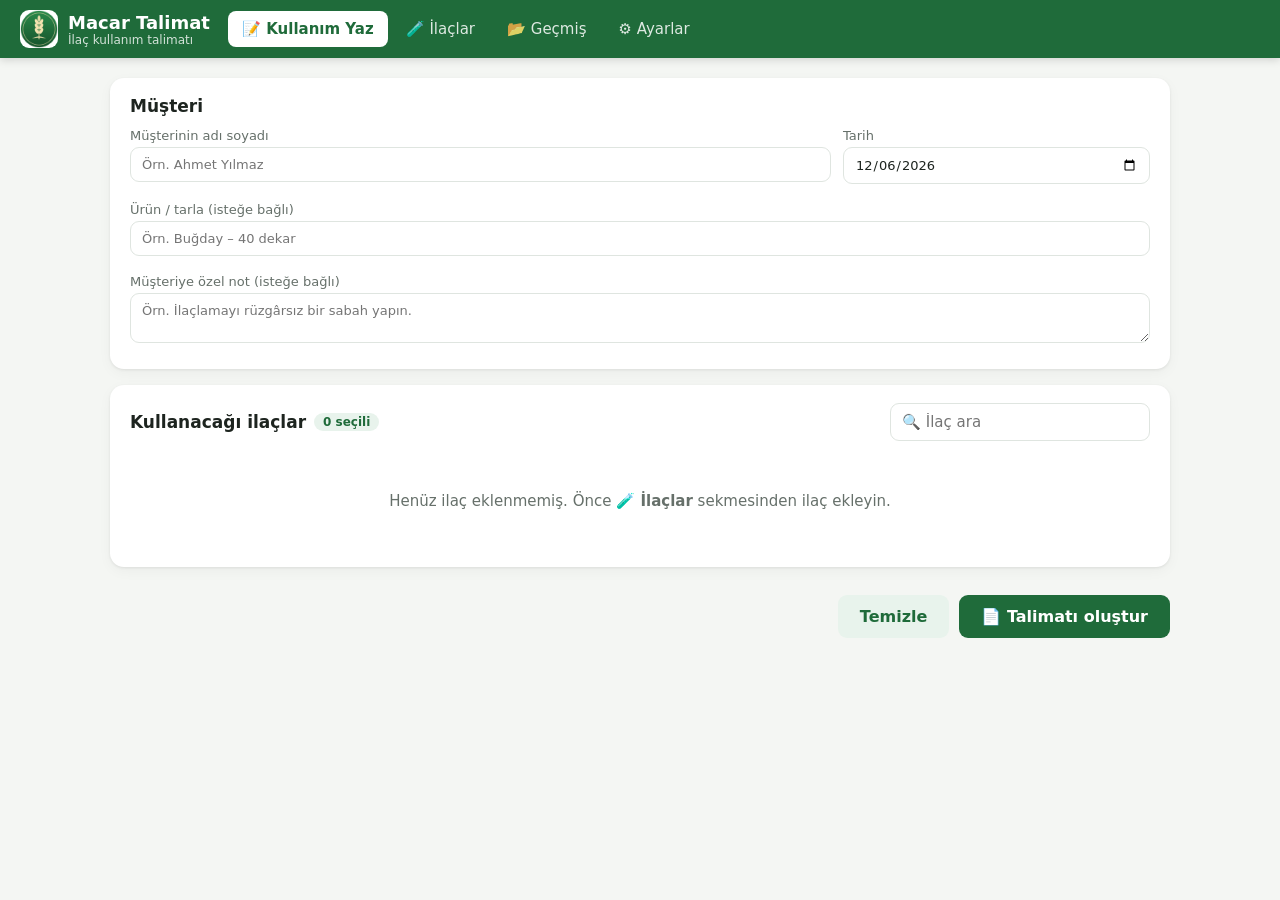
==== kullanim/index.html @ 5eca83ae "Programdaki 'reçete' ifadelerini kaldır: Macar Talimat 1.2.0 - Tüm ekran, basılı kağıt, dosya adı ve" ====
<!DOCTYPE html>
<html lang="tr">
<head>
<meta charset="utf-8">
<meta name="viewport" content="width=device-width, initial-scale=1">
<title>Macar Talimat</title>
<meta name="theme-color" content="#1f6b3a">
<link rel="manifest" href="manifest.webmanifest">
<link rel="icon" href="icons/icon-192.png">
<link rel="stylesheet" href="style.css">
</head>
<body>
<header class="ust no-print">
  <div class="marka">
    <img src="icons/icon-192.png" alt="" class="marka-ikon">
    <div>
      <div class="marka-ad">Macar Talimat</div>
      <div class="marka-alt">İlaç kullanım talimatı</div>
    </div>
  </div>
  <nav class="sekmeler" role="tablist">
    <button class="sekme aktif" data-sekme="kullanim">📝 Kullanım Yaz</button>
    <button class="sekme" data-sekme="ilaclar">🧪 İlaçlar</button>
    <button class="sekme" data-sekme="gecmis">📂 Geçmiş</button>
    <button class="sekme" data-sekme="ayarlar">⚙️ Ayarlar</button>
  </nav>
  <button id="kurBtn" class="btn ince gizli">⬇ Uygulama olarak yükle</button>
</header>

<div id="guncelBant" class="bant gizli no-print">
  Yeni güncelleme hazır. <button id="guncelBtn" class="btn kucuk">Şimdi yenile</button>
</div>

<main class="no-print">
  <!-- KULLANIM YAZ -->
  <section id="s-kullanim" class="sayfa aktif">
    <div class="kart">
      <h2>Müşteri</h2>
      <div class="satir">
        <label class="alan genis">Müşterinin adı soyadı
          <input id="mAd" list="musteriListe" autocomplete="off" placeholder="Örn. Ahmet Yılmaz">
          <datalist id="musteriListe"></datalist>
        </label>
        <label class="alan">Tarih
          <input id="mTarih" type="date">
        </label>
      </div>
      <div class="satir">
        <label class="alan genis">Ürün / tarla (isteğe bağlı)
          <input id="mUrun" placeholder="Örn. Buğday – 40 dekar">
        </label>
      </div>
      <label class="alan">Müşteriye özel not (isteğe bağlı)
        <textarea id="mNot" rows="2" placeholder="Örn. İlaçlamayı rüzgârsız bir sabah yapın."></textarea>
      </label>
    </div>

    <div class="kart">
      <div class="kart-bas">
        <h2>Kullanacağı ilaçlar <span id="seciliSayi" class="rozet">0 seçili</span></h2>
        <input id="rAra" class="ara" type="search" placeholder="🔍 İlaç ara">
      </div>
      <div id="secimListe" class="secim-liste"></div>
      <p id="secimBos" class="bos gizli">Henüz ilaç eklenmemiş. Önce <b>🧪 İlaçlar</b> sekmesinden ilaç ekleyin.</p>
    </div>

    <div class="alt-cubuk">
      <button id="temizleBtn" class="btn ikincil">Temizle</button>
      <button id="olusturBtn" class="btn ana">📄 Talimatı oluştur</button>
    </div>
  </section>

  <!-- İLAÇLAR -->
  <section id="s-ilaclar" class="sayfa">
    <div class="kart">
      <div class="kart-bas">
        <h2>İlaç listesi <span id="ilacSayi" class="rozet">0</span></h2>
        <div class="sag">
          <input id="iAra" class="ara" type="search" placeholder="🔍 Ara">
          <button id="yeniIlacBtn" class="btn ana">+ Yeni ilaç</button>
        </div>
      </div>
      <div id="ilacListe" class="ilac-liste"></div>
      <p id="ilacBos" class="bos gizli">Liste boş. <b>+ Yeni ilaç</b> ile ilk ilacı ekleyin.</p>
    </div>
  </section>

  <!-- GEÇMİŞ -->
  <section id="s-gecmis" class="sayfa">
    <div class="kart">
      <div class="kart-bas">
        <h2>Basılan talimatlar <span id="gecmisSayi" class="rozet">0</span></h2>
        <input id="gAra" class="ara" type="search" placeholder="🔍 Müşteri ara">
      </div>
      <div id="gecmisListe"></div>
      <p id="gecmisBos" class="bos gizli">Henüz talimat oluşturulmadı.</p>
    </div>
  </section>

  <!-- AYARLAR -->
  <section id="s-ayarlar" class="sayfa">
    <div class="kart">
      <h2>Talimat başlığı</h2>
      <div class="satir">
        <label class="alan genis">Dükkan adı <input id="aDukkan"></label>
      </div>
      <div class="satir">
        <label class="alan genis">Adres <input id="aAdres"></label>
      </div>
      <div class="satir">
        <label class="alan">Telefon <input id="aTel"></label>
        <label class="alan">Yetkili / imza <input id="aYetkili"></label>
      </div>
      <div class="satir logo-satir">
        <div class="logo-onizle"><img id="aLogoImg" alt="Logo"></div>
        <div>
          <label class="btn ikincil dosya-btn">Logo seç<input id="aLogo" type="file" accept="image/*" hidden></label>
          <button id="aLogoSil" class="btn ince">Varsayılan logo</button>
        </div>
      </div>
      <label class="alan">Dikkat / uyarılar (her talimatta sabit çıkar, her satır bir madde)
        <textarea id="aUyari" rows="8"></textarea>
      </label>
      <button id="ayarKaydet" class="btn ana">Kaydet</button>
    </div>

    <div class="kart">
      <h2>Yedekleme</h2>
      <p class="aciklama">İlaçlar ve geçmiş talimatlar bu bilgisayarda saklanır. Arada bir yedek alıp USB'ye ya da WhatsApp'a atın; bilgisayar değişirse yedekten geri yüklersiniz.</p>
      <div class="satir">
        <button id="yedekAl" class="btn ana">💾 Yedek al</button>
        <label class="btn ikincil dosya-btn">📥 Yedekten yükle<input id="yedekYukle" type="file" accept=".json,application/json" hidden></label>
      </div>
      <p id="sonYedek" class="aciklama"></p>
    </div>

    <div class="kart">
      <h2>Program hakkında</h2>
      <p class="aciklama">Sürüm <b id="surum"></b>. Program internete bağlanınca güncellemeleri kendiliğinden alır; internet yokken de çalışır.</p>
    </div>
  </section>
</main>

<!-- İLAÇ DÜZENLE PENCERESİ -->
<dialog id="ilacPencere" class="pencere no-print">
  <form id="ilacForm" method="dialog">
    <h2 id="ilacBaslik">Yeni ilaç</h2>
    <label class="alan">İlacın adı *<input id="fAd" required placeholder="Örn. Opera Max"></label>
    <label class="alan">Nasıl kullanılır (her satır talimatta ayrı madde olur)
      <textarea id="fNasil" rows="9" placeholder="Örn:&#10;Dekara 100 ml kullanın.&#10;Depoyu yarıya kadar suyla doldurun, ilacı ekleyip karıştırın.&#10;Sabah erken ya da akşamüstü uygulayın."></textarea>
    </label>
    <p class="aciklama">Uyarılar her talimatın altında sabit çıkar; onları <b>Ayarlar</b>'dan değiştirebilirsiniz. <a href="https://bku.tarimorman.gov.tr/Arama/Index" target="_blank" rel="noopener">BKÜ'de kontrol et ↗</a></p>
    <div class="pencere-alt">
      <button type="button" id="ilacSil" class="btn tehlike gizli">Sil</button>
      <span class="bosluk"></span>
      <button type="button" id="ilacVazgec" class="btn ikincil">Vazgeç</button>
      <button type="submit" id="ilacKaydet" class="btn ana">Kaydet</button>
    </div>
  </form>
</dialog>

<!-- ÖNİZLEME -->
<div id="onizleme" class="onizleme gizli">
  <div class="onizleme-cubuk no-print">
    <button id="onizKapat" class="btn ikincil">← Geri</button>
    <span class="onizleme-yazi">Yazıcı penceresinde yazıcıyı seçin ya da <b>PDF olarak kaydet</b>'i seçin.</span>
    <button id="yazdirBtn" class="btn ana">🖨️ Yazdır / PDF</button>
  </div>
  <div id="kagit" class="kagit"></div>
</div>

<div id="bildirim" class="bildirim no-print"></div>

<script src="app.js"></script>
</body>
</html>
---- kullanim/style.css ----
:root {
  --yesil: #1f6b3a;
  --yesil-koyu: #154d29;
  --yesil-acik: #e8f3ec;
  --altin: #b8892b;
  --zemin: #f4f6f3;
  --kart: #ffffff;
  --yazi: #1d241f;
  --soluk: #66706a;
  --cizgi: #dfe5e0;
  --kirmizi: #b3261e;
  --golge: 0 1px 3px rgba(0,0,0,.08), 0 4px 14px rgba(0,0,0,.04);
}
* { box-sizing: border-box; }
html, body { margin: 0; }
body {
  font-family: "Segoe UI", system-ui, -apple-system, Roboto, Arial, sans-serif;
  background: var(--zemin); color: var(--yazi); font-size: 15px;
}
.gizli { display: none !important; }

/* Üst bar */
.ust {
  position: sticky; top: 0; z-index: 10;
  display: flex; align-items: center; gap: 18px; flex-wrap: wrap;
  padding: 10px 20px; background: var(--yesil); color: #fff;
  box-shadow: 0 2px 8px rgba(0,0,0,.15);
}
.marka { display: flex; align-items: center; gap: 10px; }
.marka-ikon { width: 38px; height: 38px; border-radius: 9px; background: #fff; }
.marka-ad { font-weight: 700; font-size: 18px; }
.marka-alt { font-size: 12px; opacity: .8; }
.sekmeler { display: flex; gap: 4px; flex: 1; flex-wrap: wrap; }
.sekme {
  background: transparent; color: #fff; border: 0; padding: 9px 14px;
  border-radius: 8px; font: inherit; cursor: pointer; opacity: .85;
}
.sekme:hover { background: rgba(255,255,255,.12); opacity: 1; }
.sekme.aktif { background: #fff; color: var(--yesil); font-weight: 600; opacity: 1; }

.bant {
  background: #fff6dc; border-bottom: 1px solid #ecd796; padding: 8px 20px;
  display: flex; gap: 12px; align-items: center; justify-content: center;
}

main { max-width: 1100px; margin: 0 auto; padding: 20px; }
.sayfa { display: none; }
.sayfa.aktif { display: block; }

.kart {
  background: var(--kart); border-radius: 14px; padding: 18px 20px;
  margin-bottom: 16px; box-shadow: var(--golge);
}
.kart h2 { margin: 0 0 12px; font-size: 17px; display: flex; align-items: center; gap: 8px; }
.kart-bas { display: flex; align-items: center; justify-content: space-between; gap: 12px; flex-wrap: wrap; margin-bottom: 12px; }
.kart-bas h2 { margin: 0; }
.sag { display: flex; gap: 8px; align-items: center; flex-wrap: wrap; }
.rozet { background: var(--yesil-acik); color: var(--yesil); font-size: 12px; padding: 2px 9px; border-radius: 99px; font-weight: 600; }

.satir { display: flex; gap: 12px; flex-wrap: wrap; margin-bottom: 10px; }
.alan { display: flex; flex-direction: column; gap: 4px; font-size: 13px; color: var(--soluk); flex: 1 1 160px; margin-bottom: 8px; }
.alan.genis { flex: 3 1 260px; }
input, select, textarea {
  font: inherit; color: var(--yazi); padding: 9px 11px; border: 1px solid var(--cizgi);
  border-radius: 9px; background: #fff; width: 100%;
}
textarea { resize: vertical; }
input:focus, select:focus, textarea:focus { outline: 2px solid var(--yesil); outline-offset: -1px; border-color: transparent; }
.ara { width: 260px; max-width: 100%; }
.aciklama { color: var(--soluk); font-size: 13px; margin: 6px 0 12px; }
.aciklama a { color: var(--yesil); }
.bos { color: var(--soluk); text-align: center; padding: 24px; }

.btn {
  font: inherit; border: 0; border-radius: 9px; padding: 9px 16px; cursor: pointer;
  display: inline-flex; align-items: center; gap: 6px; white-space: nowrap;
}
.btn.ana { background: var(--yesil); color: #fff; font-weight: 600; }
.btn.ana:hover { background: var(--yesil-koyu); }
.btn.ikincil { background: var(--yesil-acik); color: var(--yesil); font-weight: 600; }
.btn.ince { background: transparent; color: inherit; border: 1px solid currentColor; opacity: .85; }
.btn.tehlike { background: #fbe9e7; color: var(--kirmizi); font-weight: 600; }
.btn.kucuk { padding: 5px 12px; font-size: 13px; }
.ust .btn.ince { color: #fff; }
.dosya-btn { cursor: pointer; }

/* Seçim listesi */
.secim-liste { display: grid; grid-template-columns: repeat(auto-fill, minmax(250px, 1fr)); gap: 8px; }
.secim {
  display: flex; gap: 10px; align-items: flex-start; padding: 10px 12px;
  border: 1.5px solid var(--cizgi); border-radius: 10px; cursor: pointer; user-select: none;
}
.secim:hover { border-color: #b9cbbf; }
.secim input { width: 20px; height: 20px; margin: 1px 0 0; accent-color: var(--yesil); flex: none; }
.secim.secili { border-color: var(--yesil); background: var(--yesil-acik); }
.secim-ad { font-weight: 600; }
.secim-alt { font-size: 12px; color: var(--soluk); margin-top: 2px; }
.sira { display: none; background: var(--yesil); color: #fff; border-radius: 99px; font-size: 11px; padding: 1px 7px; margin-left: 4px; }
.secim.secili .sira { display: inline-block; }

.alt-cubuk {
  position: sticky; bottom: 0; display: flex; justify-content: flex-end; gap: 10px;
  padding: 12px 0; background: linear-gradient(transparent, var(--zemin) 35%);
}
.alt-cubuk .btn { padding: 12px 22px; font-size: 16px; }

/* İlaç listesi */
.ilac-liste { display: flex; flex-direction: column; gap: 6px; }
.ilac-satir {
  display: flex; align-items: center; gap: 12px; padding: 10px 12px; border: 1px solid var(--cizgi);
  border-radius: 10px; cursor: pointer;
}
.ilac-satir:hover { background: #fafcfa; border-color: #b9cbbf; }
.ilac-bilgi { flex: 1; min-width: 0; }
.ilac-ad { font-weight: 600; }
.ilac-alt { font-size: 12px; color: var(--soluk); overflow: hidden; text-overflow: ellipsis; white-space: nowrap; }
.tur { font-size: 11px; padding: 2px 8px; border-radius: 99px; background: #eef1ee; color: #46504a; white-space: nowrap; }
.eksik { font-size: 11px; color: #9a6a00; background: #fff6dc; padding: 2px 8px; border-radius: 99px; white-space: nowrap; }

/* Geçmiş */
.gecmis-satir { display: flex; align-items: center; gap: 12px; padding: 10px 4px; border-bottom: 1px solid var(--cizgi); }
.gecmis-satir:last-child { border-bottom: 0; }
.gecmis-bilgi { flex: 1; min-width: 0; }
.gecmis-ad { font-weight: 600; }
.gecmis-alt { font-size: 12px; color: var(--soluk); }

.logo-satir { align-items: center; }
.logo-onizle { width: 72px; height: 72px; border: 1px dashed var(--cizgi); border-radius: 10px; display: grid; place-items: center; overflow: hidden; }
.logo-onizle img { max-width: 100%; max-height: 100%; }

/* Pencere */
.pencere { border: 0; border-radius: 16px; padding: 0; width: min(760px, 94vw); box-shadow: 0 20px 60px rgba(0,0,0,.3); }
.pencere::backdrop { background: rgba(20,30,24,.45); }
.pencere form { padding: 20px 22px; max-height: 90vh; overflow: auto; }
.pencere h2 { margin: 0 0 14px; }
.pencere-alt { display: flex; gap: 8px; margin-top: 8px; }
.bosluk { flex: 1; }

.bildirim {
  position: fixed; left: 50%; bottom: 24px; transform: translate(-50%, 40px); opacity: 0;
  background: #1d241f; color: #fff; padding: 10px 18px; border-radius: 10px; transition: .25s; pointer-events: none; z-index: 50;
}
.bildirim.goster { opacity: 1; transform: translate(-50%, 0); }

/* Önizleme */
.onizleme { position: fixed; inset: 0; background: #5d6660; overflow: auto; z-index: 30; }
.onizleme-cubuk {
  position: sticky; top: 0; display: flex; align-items: center; gap: 12px; padding: 10px 16px;
  background: #2b322d; color: #fff; z-index: 2;
}
.onizleme-yazi { flex: 1; font-size: 13px; opacity: .85; }

/* ============ A4 KAĞIT ============ */
.kagit { padding: 24px 0 60px; }
.a4 {
  width: 210mm; min-height: 297mm; margin: 0 auto; background: #fff; color: #111;
  padding: 14mm 15mm 14mm; box-shadow: 0 4px 24px rgba(0,0,0,.35);
  font-size: 10.5pt; line-height: 1.4; display: flex; flex-direction: column;
}
.r-bas { display: flex; align-items: center; gap: 14px; border-bottom: 2.5px solid var(--yesil); padding-bottom: 10px; }
.r-logo { width: 22mm; height: 22mm; object-fit: contain; }
.r-dukkan { font-size: 17pt; font-weight: 800; color: var(--yesil); letter-spacing: .5px; }
.r-iletisim { font-size: 9pt; color: #444; }
.r-baslik-sag { margin-left: auto; text-align: right; }
.r-belge { font-size: 12pt; font-weight: 700; color: var(--yesil); text-transform: uppercase; letter-spacing: 1px; }
.r-tarih { font-size: 9.5pt; color: #444; }
.r-musteri {
  display: flex; gap: 20px; flex-wrap: wrap; margin: 10px 0 8px; padding: 9px 12px; background: var(--yesil-acik);
  border-radius: 8px; -webkit-print-color-adjust: exact; print-color-adjust: exact;
}
.r-musteri b { font-size: 12.5pt; }
.r-etiket { font-size: 8.5pt; color: #4b5a50; text-transform: uppercase; letter-spacing: .5px; display: block; }
.r-not { margin: 0 0 8px; padding: 7px 12px; border-left: 3px solid var(--altin); background: #fbf6ea; font-size: 10pt; -webkit-print-color-adjust: exact; print-color-adjust: exact; }
.r-ilac { border: 1px solid #cfd8d2; border-radius: 8px; margin-top: 8px; break-inside: avoid; page-break-inside: avoid; overflow: hidden; }
.r-ilac-bas { display: flex; align-items: baseline; gap: 10px; padding: 6px 12px; background: #f1f5f2; border-bottom: 1px solid #cfd8d2; -webkit-print-color-adjust: exact; print-color-adjust: exact; }
.r-no { background: var(--yesil); color: #fff; border-radius: 99px; min-width: 22px; height: 22px; display: inline-grid; place-items: center; font-weight: 700; font-size: 10pt; -webkit-print-color-adjust: exact; print-color-adjust: exact; }
.r-ilac-ad { font-weight: 800; font-size: 12pt; }
.r-ilac-tur { font-size: 9pt; color: #555; margin-left: auto; }
.r-ilac-govde { padding: 7px 12px 8px; }
.r-bilgiler { display: grid; grid-template-columns: repeat(3, 1fr); gap: 4px 14px; margin-bottom: 4px; }
.r-bilgi .r-etiket { font-size: 7.5pt; }
.r-bilgi div { font-weight: 600; }
.r-adimlar { margin: 4px 0 0; padding-left: 18px; }
.r-adimlar li { margin: 1px 0; }
.r-dikkat { margin-top: 5px; font-size: 9.5pt; color: #8a1c14; }
.r-alt { margin-top: auto; padding-top: 12px; }
.r-uyari { border: 1.5px solid #e2b9b4; background: #fdf3f2; border-radius: 8px; padding: 8px 12px; font-size: 9pt; color: #222; -webkit-print-color-adjust: exact; print-color-adjust: exact; }
.r-uyari b { color: #8a1c14; }
.r-uyari ul { margin: 3px 0 0; padding-left: 16px; columns: 2; column-gap: 18px; }
.r-imza { display: flex; justify-content: flex-end; margin-top: 12px; }
.r-imza-kutu { text-align: center; min-width: 60mm; border-top: 1px solid #555; padding-top: 4px; font-size: 9.5pt; }

@media (max-width: 700px) {
  main { padding: 12px; }
  .ust { padding: 10px 12px; gap: 10px; }
  .sekme { padding: 8px 10px; font-size: 14px; }
  .kagit { overflow-x: auto; }
}

@page { size: A4; margin: 12mm 14mm; }
@media print {
  html, body { background: #fff; }
  .no-print, main, .ust { display: none !important; }
  .onizleme { position: static; background: #fff; overflow: visible; }
  .onizleme.gizli { display: block !important; }
  .kagit { padding: 0; }
  .a4 { box-shadow: none; margin: 0; padding: 0; width: auto; min-height: 272mm; }
}
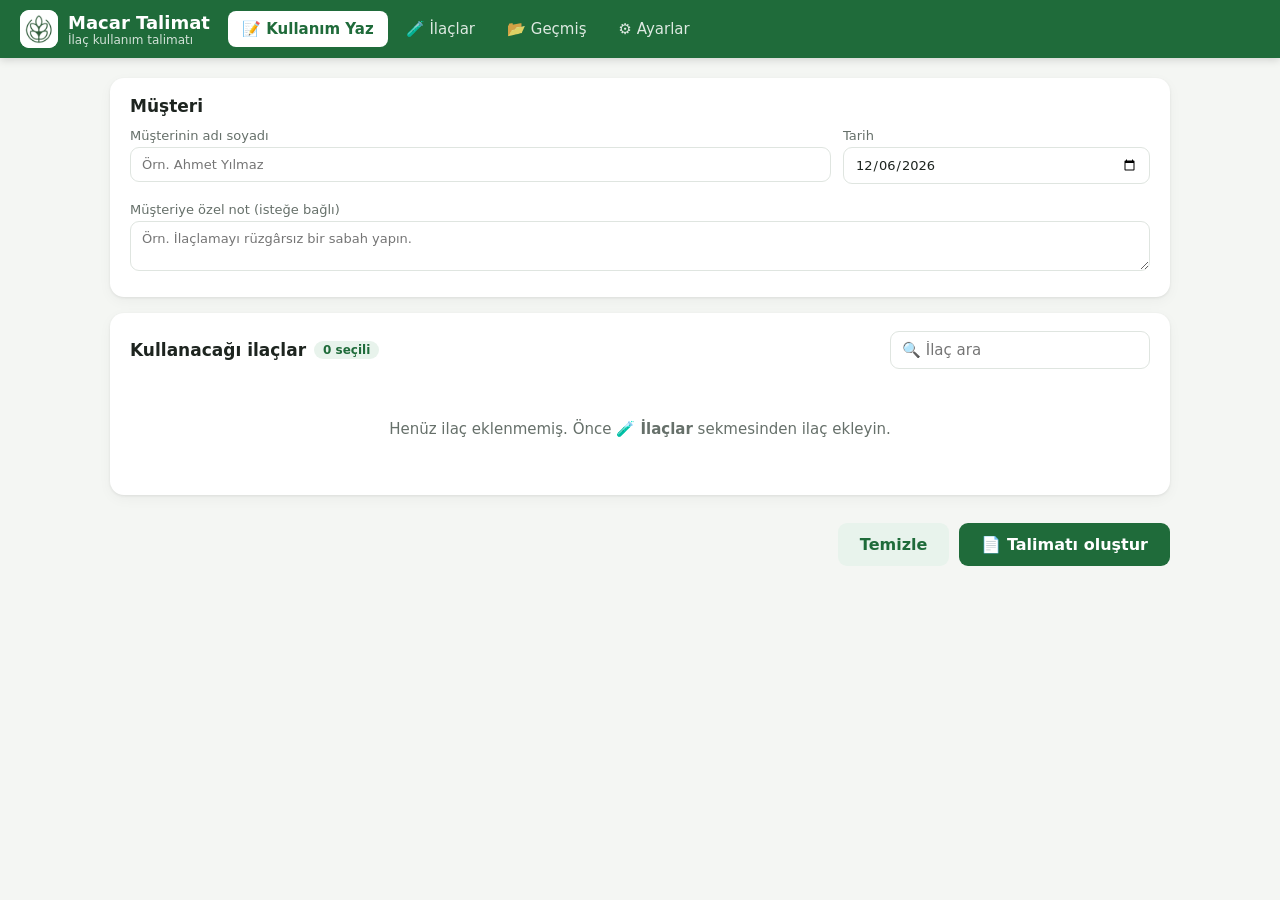
==== commit 3be15c5d: "Macar Talimat 1.3.0: Macar Tarım logosu ve ikonları, Ürün/tarla alanı kaldırıldı Co-Authored-By: Cla" ====
--- a/kullanim/index.html
+++ b/kullanim/index.html
@@ -43,11 +43,6 @@
         </label>
         <label class="alan">Tarih
           <input id="mTarih" type="date">
-        </label>
-      </div>
-      <div class="satir">
-        <label class="alan genis">Ürün / tarla (isteğe bağlı)
-          <input id="mUrun" placeholder="Örn. Buğday – 40 dekar">
         </label>
       </div>
       <label class="alan">Müşteriye özel not (isteğe bağlı)
@@ -102,9 +97,6 @@
     <div class="kart">
       <h2>Talimat başlığı</h2>
       <div class="satir">
-        <label class="alan genis">Dükkan adı <input id="aDukkan"></label>
-      </div>
-      <div class="satir">
         <label class="alan genis">Adres <input id="aAdres"></label>
       </div>
       <div class="satir">
@@ -115,7 +107,7 @@
         <div class="logo-onizle"><img id="aLogoImg" alt="Logo"></div>
         <div>
           <label class="btn ikincil dosya-btn">Logo seç<input id="aLogo" type="file" accept="image/*" hidden></label>
-          <button id="aLogoSil" class="btn ince">Varsayılan logo</button>
+          <button id="aLogoSil" class="btn ince">Macar Tarım logosuna dön</button>
         </div>
       </div>
       <label class="alan">Dikkat / uyarılar (her talimatta sabit çıkar, her satır bir madde)
--- a/kullanim/style.css
+++ b/kullanim/style.css
@@ -158,11 +158,11 @@
   font-size: 10.5pt; line-height: 1.4; display: flex; flex-direction: column;
 }
 .r-bas { display: flex; align-items: center; gap: 14px; border-bottom: 2.5px solid var(--yesil); padding-bottom: 10px; }
-.r-logo { width: 22mm; height: 22mm; object-fit: contain; }
+.r-logo { height: 24mm; width: auto; max-width: 45mm; object-fit: contain; }
 .r-dukkan { font-size: 17pt; font-weight: 800; color: var(--yesil); letter-spacing: .5px; }
 .r-iletisim { font-size: 9pt; color: #444; }
 .r-baslik-sag { margin-left: auto; text-align: right; }
-.r-belge { font-size: 12pt; font-weight: 700; color: var(--yesil); text-transform: uppercase; letter-spacing: 1px; }
+.r-belge { white-space: nowrap; font-size: 12pt; font-weight: 700; color: var(--yesil); text-transform: uppercase; letter-spacing: 1px; }
 .r-tarih { font-size: 9.5pt; color: #444; }
 .r-musteri {
   display: flex; gap: 20px; flex-wrap: wrap; margin: 10px 0 8px; padding: 9px 12px; background: var(--yesil-acik);
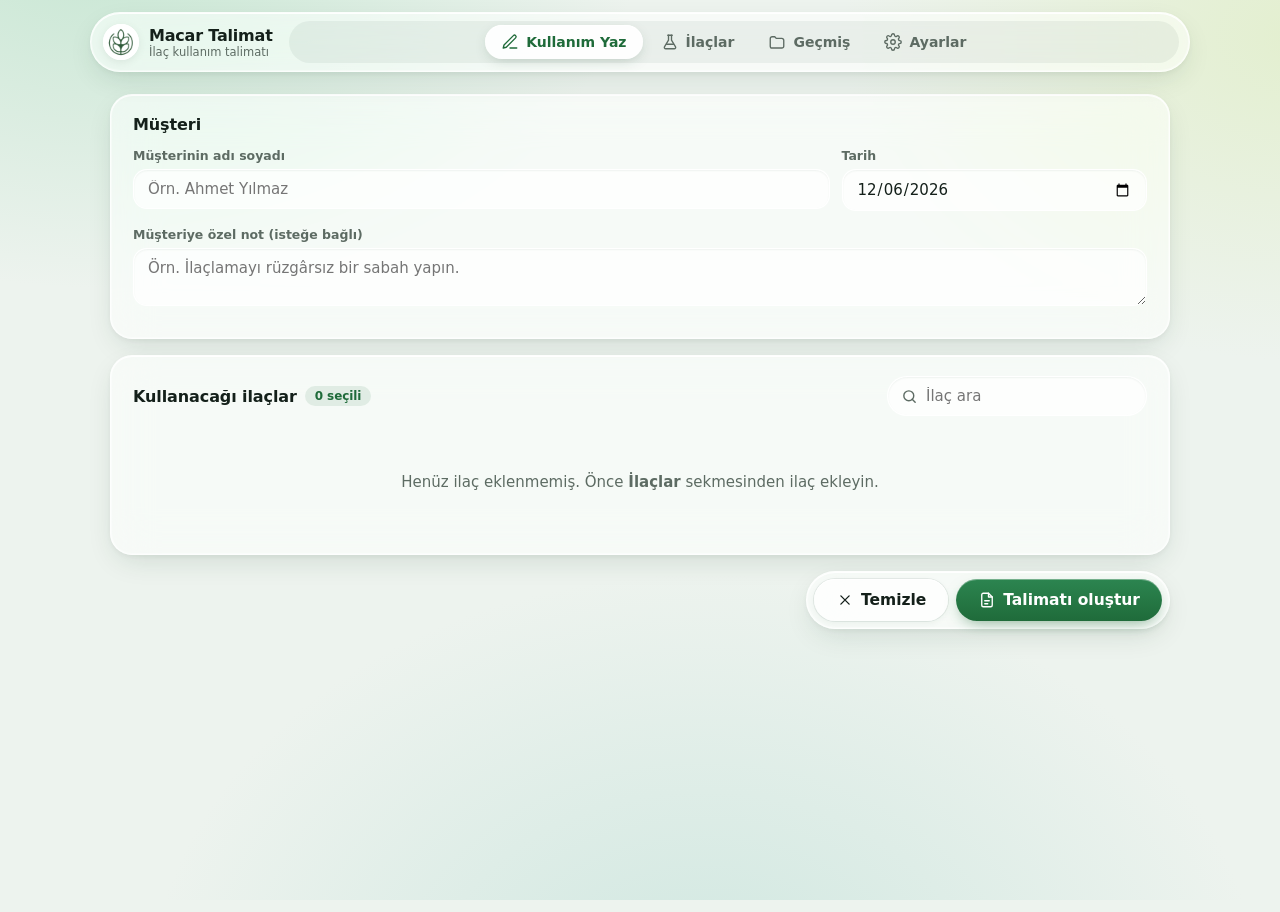
==== commit 3b953824: "Macar Zeka ve Macar Talimat: Liquid Glass arayüz, emojiler yerine SVG ikonlar - Cam yüzeyli yan menü" ====
--- a/kullanim/index.html
+++ b/kullanim/index.html
@@ -8,8 +8,408 @@
 <link rel="manifest" href="manifest.webmanifest">
 <link rel="icon" href="icons/icon-192.png">
 <link rel="stylesheet" href="style.css">
+<!-- ABONELIK-BASLA · lisans/olustur.js üretir, elle düzenleme -->
+<script>window.LISANS_AYAR={"uyg":"MT","ad":"Macar Talimat","gizli":"a6e2bfdfe711eeec2926feeb7b21fd8ba89e76b5302397e5fc675bd7cd93e818","otomatik":true};</script>
+<script>
+/* ============================================================
+   Abonelik kodu çekirdeği (panel ve uygulamalar ortak kullanır)
+   - İnternet gerektirmez, hiçbir sunucuya bağlı değildir.
+   - Saf JavaScript SHA-256 / HMAC: http üzerinden açılan sayfalarda da çalışır.
+   Kod biçimi:  007-K7M2-9XQ4   (müşteri no + 8 harflik imza)
+   ============================================================ */
+(function (kok) {
+  "use strict";
+
+  /* ---------- SHA-256 ---------- */
+  var K = [
+    0x428a2f98,0x71374491,0xb5c0fbcf,0xe9b5dba5,0x3956c25b,0x59f111f1,0x923f82a4,0xab1c5ed5,
+    0xd807aa98,0x12835b01,0x243185be,0x550c7dc3,0x72be5d74,0x80deb1fe,0x9bdc06a7,0xc19bf174,
+    0xe49b69c1,0xefbe4786,0x0fc19dc6,0x240ca1cc,0x2de92c6f,0x4a7484aa,0x5cb0a9dc,0x76f988da,
+    0x983e5152,0xa831c66d,0xb00327c8,0xbf597fc7,0xc6e00bf3,0xd5a79147,0x06ca6351,0x14292967,
+    0x27b70a85,0x2e1b2138,0x4d2c6dfc,0x53380d13,0x650a7354,0x766a0abb,0x81c2c92e,0x92722c85,
+    0xa2bfe8a1,0xa81a664b,0xc24b8b70,0xc76c51a3,0xd192e819,0xd6990624,0xf40e3585,0x106aa070,
+    0x19a4c116,0x1e376c08,0x2748774c,0x34b0bcb5,0x391c0cb3,0x4ed8aa4a,0x5b9cca4f,0x682e6ff3,
+    0x748f82ee,0x78a5636f,0x84c87814,0x8cc70208,0x90befffa,0xa4506ceb,0xbef9a3f7,0xc67178f2
+  ];
+  function sha256(b) { // b: bayt dizisi -> bayt dizisi
+    var h = [0x6a09e667,0xbb67ae85,0x3c6ef372,0xa54ff53a,0x510e527f,0x9b05688c,0x1f83d9ab,0x5be0cd19];
+    var l = b.length, m = b.slice(); m.push(0x80);
+    while (m.length % 64 !== 56) m.push(0);
+    var bit = l * 8;
+    for (var i = 7; i >= 0; i--) { m.push(i >= 4 ? 0 : (bit >>> (i * 8)) & 255); }
+    var w = new Array(64);
+    for (var o = 0; o < m.length; o += 64) {
+      for (var t = 0; t < 16; t++) w[t] = (m[o+t*4]<<24)|(m[o+t*4+1]<<16)|(m[o+t*4+2]<<8)|m[o+t*4+3];
+      for (t = 16; t < 64; t++) {
+        var x = w[t-15], y = w[t-2];
+        var s0 = ((x>>>7)|(x<<25))^((x>>>18)|(x<<14))^(x>>>3);
+        var s1 = ((y>>>17)|(y<<15))^((y>>>19)|(y<<13))^(y>>>10);
+        w[t] = (w[t-16] + s0 + w[t-7] + s1) | 0;
+      }
+      var a=h[0],bb=h[1],c=h[2],d=h[3],e=h[4],f=h[5],g=h[6],hh=h[7];
+      for (t = 0; t < 64; t++) {
+        var S1 = ((e>>>6)|(e<<26))^((e>>>11)|(e<<21))^((e>>>25)|(e<<7));
+        var ch = (e&f)^(~e&g);
+        var t1 = (hh + S1 + ch + K[t] + w[t]) | 0;
+        var S0 = ((a>>>2)|(a<<30))^((a>>>13)|(a<<19))^((a>>>22)|(a<<10));
+        var mj = (a&bb)^(a&c)^(bb&c);
+        var t2 = (S0 + mj) | 0;
+        hh=g; g=f; f=e; e=(d+t1)|0; d=c; c=bb; bb=a; a=(t1+t2)|0;
+      }
+      h[0]=(h[0]+a)|0; h[1]=(h[1]+bb)|0; h[2]=(h[2]+c)|0; h[3]=(h[3]+d)|0;
+      h[4]=(h[4]+e)|0; h[5]=(h[5]+f)|0; h[6]=(h[6]+g)|0; h[7]=(h[7]+hh)|0;
+    }
+    var out = [];
+    for (i = 0; i < 8; i++) out.push((h[i]>>>24)&255,(h[i]>>>16)&255,(h[i]>>>8)&255,h[i]&255);
+    return out;
+  }
+  function utf8(s) {
+    var o = [], u = unescape(encodeURIComponent(String(s)));
+    for (var i = 0; i < u.length; i++) o.push(u.charCodeAt(i));
+    return o;
+  }
+  function hexBayt(hx) { var o = []; for (var i = 0; i < hx.length; i += 2) o.push(parseInt(hx.substr(i, 2), 16)); return o; }
+  function hmac(anahtar, mesaj) {
+    var k = anahtar.slice();
+    if (k.length > 64) k = sha256(k);
+    while (k.length < 64) k.push(0);
+    var ip = [], op = [];
+    for (var i = 0; i < 64; i++) { ip.push(k[i] ^ 0x36); op.push(k[i] ^ 0x5c); }
+    return sha256(op.concat(sha256(ip.concat(mesaj))));
+  }
+
+  /* ---------- kod ---------- */
+  var ABC = "23456789ABCDEFGHJKLMNPQRSTUVWXYZ"; // 0/O ve 1/I karışmasın diye yok
+  function imza(gizli, uyg, no, donem) {
+    var h = hmac(hexBayt(gizli), utf8(uyg + "|" + no + "|" + donem));
+    // ilk 40 bit -> 8 karakter
+    var bitler = 0, say = 0, s = "", i = 0;
+    while (s.length < 8) {
+      bitler = (bitler << 8) | h[i++]; say += 8;
+      while (say >= 5 && s.length < 8) { say -= 5; s += ABC[(bitler >>> say) & 31]; }
+      bitler &= (1 << say) - 1;
+    }
+    return s;
+  }
+  function noYaz(no) { no = String(parseInt(no, 10)); while (no.length < 3) no = "0" + no; return no; }
+  function kodUret(gizli, uyg, no, donem) {
+    no = noYaz(no);
+    var s = imza(gizli, uyg, no, donem);
+    return no + "-" + s.slice(0, 4) + "-" + s.slice(4);
+  }
+  function kodTemizle(k) {
+    k = String(k || "").toLocaleUpperCase("en").replace(/[^0-9A-Z]/g, "");
+    if (!/^[0-9]{3}[0-9A-Z]{8}$/.test(k)) return null;
+    return { no: k.slice(0, 3), imza: k.slice(3) };
+  }
+
+  /* ---------- ay hesapları ---------- */
+  function ayAnahtar(y, m) { // m: 0-11 (taşma olabilir)
+    var d = new Date(y, m, 1);
+    return d.getFullYear() + "-" + String(d.getMonth() + 1).padStart(2, "0");
+  }
+  function aylar(baslangic, adet) { // "2026-12", 3 -> ["2026-12","2027-01","2027-02"]
+    var p = baslangic.split("-"), y = +p[0], m = +p[1] - 1, o = [];
+    for (var i = 0; i < adet; i++) o.push(ayAnahtar(y, m + i));
+    return o;
+  }
+  function donemAbonelik(baslangic, adet) { return "A:" + baslangic + ":" + adet; }
+
+  // Uygulama tarafı: kodu çöz. simdi: Date
+  function kodCoz(gizli, uyg, girilen, simdi) {
+    var k = kodTemizle(girilen);
+    if (!k) return { ok: false, hata: "Kod biçimi hatalı. Örnek: 007-K7M2-9XQ4" };
+    function dene(d) { return imza(gizli, uyg, k.no, d) === k.imza; }
+    if (dene("SURESIZ")) return { ok: true, no: k.no, tur: "suresiz" };
+    if (dene("KAPAT"))   return { ok: true, no: k.no, tur: "kapat" };
+    if (dene("AC"))      return { ok: true, no: k.no, tur: "ac" };
+    var y = simdi.getFullYear(), m = simdi.getMonth();
+    for (var ofs = -12; ofs <= 13; ofs++) {
+      var bas = ayAnahtar(y, m + ofs);
+      for (var n = 1; n <= 12; n++) {
+        if (dene(donemAbonelik(bas, n))) return { ok: true, no: k.no, tur: "abonelik", aylar: aylar(bas, n) };
+      }
+    }
+    return { ok: false, hata: "Kod geçersiz. Kodu doğru yazdığınızdan emin olun." };
+  }
+
+  kok.LisansCekirdek = {
+    kodUret: kodUret, kodCoz: kodCoz, kodTemizle: kodTemizle, noYaz: noYaz,
+    aylar: aylar, ayAnahtar: ayAnahtar, donemAbonelik: donemAbonelik,
+    _sha256: sha256, _utf8: utf8, _hmac: hmac, _hex: hexBayt
+  };
+})(typeof window !== "undefined" ? window : globalThis);
+</script>
+<script>
+/* ============================================================
+   Abonelik denetimi — uygulama tarafı
+   Kurallar (Hüseyin Abi ile kararlaştırıldı):
+   - Ödeme günü her ayın 1'i.
+   - 1-5 gün gecikme: üstte küçük, kapatılabilir şerit.
+   - 6+ gün gecikme: günde bir kez, "Tamam" ile kapanan uyarı penceresi.
+   - Uygulama kendi kendine ASLA kilitlenmez. Tam kapatma yalnızca
+     Hüseyin Abi'nin panelden ürettiği kapatma kodu girilince olur.
+   - Hata olursa uygulamayı asla bozmaz (her şey try/catch içinde).
+   ============================================================ */
+(function () {
+  "use strict";
+  var C = window.LisansCekirdek;
+  if (!C) return;
+
+  var AY_ADLARI = ["Ocak","Şubat","Mart","Nisan","Mayıs","Haziran","Temmuz","Ağustos","Eylül","Ekim","Kasım","Aralık"];
+  var ayar = null, gizli = "", durumVeri = null, depo = null, seritKapandi = false, kuruldu = false;
+
+  function ayAdi(a) { var p = a.split("-"); return AY_ADLARI[+p[1] - 1] + " " + p[0]; }
+  function tarihStr(d) { return d.getFullYear() + "-" + String(d.getMonth() + 1).padStart(2, "0") + "-" + String(d.getDate()).padStart(2, "0"); }
+  function esc(s) { return String(s == null ? "" : s).replace(/[&<>"']/g, function (c) { return { "&": "&amp;", "<": "&lt;", ">": "&gt;", '"': "&quot;", "'": "&#39;" }[c]; }); }
+  function coz(s) { // hafif gizleme
+    var m = "macar-abonelik", o = "";
+    for (var i = 0; i < s.length; i += 2) o += ("0" + (parseInt(s.substr(i, 2), 16) ^ m.charCodeAt((i / 2) % m.length)).toString(16)).slice(-2);
+    return o;
+  }
+
+  /* ---------- kayıt ---------- */
+  function yerelDepo(anahtar) {
+    return {
+      oku: function () { try { return JSON.parse(localStorage.getItem(anahtar) || "null"); } catch (e) { return null; } },
+      yaz: function (v) { try { localStorage.setItem(anahtar, JSON.stringify(v)); } catch (e) {} }
+    };
+  }
+  function oku() {
+    var v = null;
+    try { v = depo.oku(); v = v ? JSON.parse(JSON.stringify(v)) : null; } catch (e) { v = null; } // kopya: depodaki nesneyi yerinde değiştirme
+    if (!v || typeof v !== "object") v = {};
+    if (!Array.isArray(v.odenen)) v.odenen = [];
+    return v;
+  }
+  function yaz(v) { try { depo.yaz(v); } catch (e) {} }
+
+  /* ---------- hesap ---------- */
+  function simdi(v) {
+    var d = new Date(), bugun = tarihStr(d);
+    // Saati geri alarak kaçmayı engelle: görülen en ileri tarihten geri gitme
+    if (v.enGec && v.enGec > bugun) { var p = v.enGec.split("-"); d = new Date(+p[0], +p[1] - 1, +p[2], 12); }
+    return d;
+  }
+  function hesapla() {
+    var v = oku(), degisti = false, d = simdi(v), bugun = tarihStr(d);
+    if (!v.kurulum) { v.kurulum = bugun.slice(0, 7); degisti = true; }
+    if (!v.enGec || v.enGec < bugun) { v.enGec = bugun; degisti = true; }
+    if (degisti) yaz(v);
+
+    var s = { veri: v, bugun: bugun, tur: "ok", gecikme: 0, odenmemis: [] };
+    if (v.kapali) { s.tur = "kapali"; return s; }
+    if (v.suresiz) { s.tur = "suresiz"; return s; }
+
+    var p = v.kurulum.split("-"), buAy = bugun.slice(0, 7);
+    var ay = C.ayAnahtar(+p[0], +p[1]); // kurulumdan sonraki ay ilk ödeme ayı
+    var guvenlik = 0;
+    while (ay <= buAy && guvenlik++ < 240) {
+      if (v.odenen.indexOf(ay) < 0) s.odenmemis.push(ay);
+      var q = ay.split("-"); ay = C.ayAnahtar(+q[0], +q[1]);
+    }
+    if (!s.odenmemis.length) return s;
+    var ilk = s.odenmemis[0].split("-");
+    var basla = new Date(+ilk[0], +ilk[1] - 1, 1);
+    var bugunGece = new Date(d.getFullYear(), d.getMonth(), d.getDate());
+    s.gecikme = Math.round((bugunGece - basla) / 86400000);
+    if (s.gecikme >= 6) s.tur = "pencere";
+    else if (s.gecikme >= 1) s.tur = "serit";
+    return s;
+  }
+  function odenenSon(v) {
+    var l = v.odenen.slice().sort();
+    return l.length ? l[l.length - 1] : null;
+  }
+
+  /* ---------- kod girişi ---------- */
+  function kodGir(metin) {
+    var r = C.kodCoz(gizli, ayar.uyg, metin, simdi(oku()));
+    if (!r.ok) return r;
+    var v = oku();
+    v.no = r.no;
+    if (r.tur === "abonelik") {
+      r.aylar.forEach(function (a) { if (v.odenen.indexOf(a) < 0) v.odenen.push(a); });
+      v.odenen.sort();
+      if (v.kapali) { r.mesaj = "Ödeme kaydedildi. Uygulama kapalı olduğu için açma kodu da gerekiyor."; }
+      else r.mesaj = r.aylar.length === 1 ? ayAdi(r.aylar[0]) + " ödemesi onaylandı. Teşekkürler!" : ayAdi(r.aylar[0]) + " – " + ayAdi(r.aylar[r.aylar.length - 1]) + " ödemesi onaylandı. Teşekkürler!";
+    } else if (r.tur === "suresiz") { v.suresiz = true; r.mesaj = "Süresiz kullanım açıldı. Teşekkürler!"; }
+    else if (r.tur === "kapat") { v.kapali = true; r.mesaj = "Uygulama kapatıldı."; }
+    else if (r.tur === "ac") { v.kapali = false; r.mesaj = "Uygulama yeniden açıldı."; }
+    yaz(v);
+    seritKapandi = false;
+    setTimeout(guncelle, 0);
+    return r;
+  }
+
+  /* ---------- görünüm ---------- */
+  var CSS = "" +
+    ".lsn-kok,.lsn-kok *{box-sizing:border-box;font-family:-apple-system,BlinkMacSystemFont,'Segoe UI',Roboto,'Helvetica Neue',Arial,sans-serif;letter-spacing:normal;text-transform:none}" +
+    ".lsn-serit{position:fixed;left:50%;transform:translateX(-50%);top:calc(env(safe-area-inset-top,0px) + 10px);z-index:2147483600;display:flex;align-items:center;gap:10px;max-width:calc(100vw - 20px);background:#fff8e6;color:#6b4b00;border:1px solid #f1d38a;border-radius:999px;padding:7px 8px 7px 14px;font-size:13.5px;line-height:1.3;box-shadow:0 6px 24px rgba(0,0,0,.12);animation:lsnIn .35s ease}" +
+    ".lsn-serit b{font-weight:650}" +
+    ".lsn-serit .lsn-yazi{white-space:nowrap;overflow:hidden;text-overflow:ellipsis;min-width:0}.lsn-serit button{flex:none}" +
+    ".lsn-serit button{border:0;cursor:pointer;font-size:13px;border-radius:999px;padding:6px 12px;font-weight:600}" +
+    ".lsn-serit .lsn-git{background:#6b4b00;color:#fff}" +
+    ".lsn-serit .lsn-x{background:transparent;color:#8a6a1f;padding:6px 8px;font-size:16px;line-height:1}" +
+    ".lsn-ort{position:fixed;inset:0;z-index:2147483640;background:rgba(15,23,42,.55);backdrop-filter:blur(3px);-webkit-backdrop-filter:blur(3px);display:flex;align-items:center;justify-content:center;padding:18px;animation:lsnF .2s ease}" +
+    ".lsn-ort.lsn-kilit{background:linear-gradient(160deg,#0f172a,#1e293b);backdrop-filter:none}" +
+    ".lsn-kart{width:100%;max-width:400px;background:#fff;color:#0f172a;border-radius:20px;padding:24px 22px 20px;box-shadow:0 24px 60px rgba(0,0,0,.3);animation:lsnUp .3s ease}" +
+    ".lsn-ikon{width:52px;height:52px;border-radius:16px;display:flex;align-items:center;justify-content:center;font-size:26px;margin-bottom:14px;background:#fef3c7}" +
+    ".lsn-ikon{color:#a16207}.lsn-ikon svg{width:26px;height:26px}.lsn-ikon.lsn-yesil{background:#dcfce7;color:#15803d}.lsn-ikon.lsn-kirmizi{background:#fee2e2;color:#b91c1c}.lsn-ikon.lsn-mavi{background:#e0e7ff;color:#4338ca}" +
+    ".lsn-kart h3{margin:0 0 6px;font-size:19px;font-weight:700;color:#0f172a}" +
+    ".lsn-kart p{margin:0 0 14px;font-size:14.5px;line-height:1.5;color:#475569}" +
+    ".lsn-durum{display:flex;justify-content:space-between;gap:10px;background:#f8fafc;border:1px solid #e2e8f0;border-radius:12px;padding:10px 12px;font-size:13.5px;color:#334155;margin-bottom:14px}" +
+    ".lsn-durum span:last-child{font-weight:650;color:#0f172a;text-align:right}" +
+    ".lsn-giris{width:100%;font-size:18px;letter-spacing:2px;text-align:center;text-transform:uppercase;padding:12px;border:1.5px solid #cbd5e1;border-radius:12px;outline:none;background:#fff;color:#0f172a;font-family:ui-monospace,SFMono-Regular,Menlo,Consolas,monospace!important}" +
+    ".lsn-giris:focus{border-color:#2563eb;box-shadow:0 0 0 4px rgba(37,99,235,.15)}" +
+    ".lsn-ileti{min-height:20px;font-size:13px;margin:8px 2px 4px;color:#64748b}" +
+    ".lsn-ileti.lsn-hata{color:#dc2626}.lsn-ileti.lsn-tamam{color:#16a34a}" +
+    ".lsn-dugmeler{display:flex;gap:10px;margin-top:10px}" +
+    ".lsn-dugmeler button{flex:1;border:0;border-radius:12px;padding:12px;font-size:15px;font-weight:650;cursor:pointer}" +
+    ".lsn-ana{background:#2563eb;color:#fff}.lsn-ana:active{background:#1d4ed8}" +
+    ".lsn-ikinci{background:#f1f5f9;color:#334155}" +
+    ".lsn-alt{margin-top:14px;font-size:12px;color:#94a3b8;text-align:center}" +
+    "@keyframes lsnIn{from{opacity:0;transform:translate(-50%,-8px)}to{opacity:1;transform:translate(-50%,0)}}" +
+    "@keyframes lsnF{from{opacity:0}to{opacity:1}}" +
+    "@keyframes lsnUp{from{opacity:0;transform:translateY(12px)}to{opacity:1;transform:none}}" +
+    "@media print{.lsn-kok{display:none!important}}";
+
+  function cssEkle() {
+    if (document.getElementById("lsn-css")) return;
+    var st = document.createElement("style"); st.id = "lsn-css"; st.textContent = CSS;
+    (document.head || document.documentElement).appendChild(st);
+  }
+  function kaldir(id) { var e = document.getElementById(id); if (e) e.remove(); }
+  function ekle(html) {
+    var d = document.createElement("div"); d.innerHTML = html.trim();
+    var e = d.firstChild; document.body.appendChild(e); return e;
+  }
+
+  function seritGoster(s) {
+    if (document.getElementById("lsn-serit") || seritKapandi) return;
+    var e = ekle('<div id="lsn-serit" class="lsn-kok lsn-serit" role="status">' +
+      '<span class="lsn-yazi">⏳ <b>' + esc(AY_ADLARI[+s.odenmemis[0].split("-")[1] - 1]) + '</b> ödemesi bekleniyor</span>' +
+      '<button class="lsn-git">Kodu gir</button><button class="lsn-x" aria-label="Kapat">×</button></div>');
+    e.querySelector(".lsn-git").onclick = function () { pencereAc("kod"); };
+    e.querySelector(".lsn-x").onclick = function () { seritKapandi = true; kaldir("lsn-serit"); };
+  }
+
+  function kodAlani(odak) {
+    return '<input class="lsn-giris" id="lsn-kod" placeholder="000-XXXX-XXXX" autocomplete="off" autocapitalize="characters" spellcheck="false" maxlength="16">' +
+      '<div class="lsn-ileti" id="lsn-ileti"></div>';
+  }
+  function kodBagla(kart, kapat, kilitli) {
+    var g = kart.querySelector("#lsn-kod"), il = kart.querySelector("#lsn-ileti"), bt = kart.querySelector(".lsn-ana");
+    function gonder() {
+      var r = kodGir(g.value);
+      if (!r.ok) { il.className = "lsn-ileti lsn-hata"; il.textContent = r.hata; g.focus(); return; }
+      if (kilitli && r.tur !== "ac") { il.className = "lsn-ileti lsn-hata"; il.textContent = r.tur === "abonelik" ? r.mesaj : "Bu kod uygulamayı açmaz. Açma kodu gerekiyor."; return; }
+      il.className = "lsn-ileti lsn-tamam"; il.textContent = r.mesaj;
+      g.disabled = true; bt.disabled = true;
+      setTimeout(kapat, 1400);
+    }
+    bt.onclick = gonder;
+    g.addEventListener("keydown", function (e) { if (e.key === "Enter") gonder(); });
+    g.addEventListener("input", function () { il.className = "lsn-ileti"; il.textContent = ""; });
+    setTimeout(function () { try { g.focus({ preventScroll: true }); } catch (e) {} }, 250);
+  }
+
+  function pencereAc(neden) {
+    if (document.getElementById("lsn-pencere")) return;
+    var s = hesapla();
+    if (s.tur === "kapali") { kilitGoster(); return; }
+    var v = s.veri, son = odenenSon(v);
+    var ikon = "<svg viewBox='0 0 24 24' fill='none' stroke='currentColor' stroke-width='1.9' stroke-linecap='round' stroke-linejoin='round' aria-hidden='true'><circle cx='7.5' cy='15.5' r='4.5'/><path d='m10.7 12.3 9.3-9.3'/><path d='m16.5 6.5 3 3'/><path d='m14 9 2 2'/></svg>", ikonSinif = "lsn-mavi", baslik = "Abonelik", metin = "", durumSatir = "";
+
+    if (s.tur === "suresiz") {
+      ikon = "<svg viewBox='0 0 24 24' fill='none' stroke='currentColor' stroke-width='1.9' stroke-linecap='round' stroke-linejoin='round' aria-hidden='true'><circle cx='12' cy='12' r='9'/><path d='m8.3 12.2 2.6 2.6 4.9-5.4'/></svg>"; ikonSinif = "lsn-yesil"; baslik = "Abonelik aktif";
+      metin = "Bu uygulama süresiz kullanıma açık.";
+    } else if (s.odenmemis.length && s.gecikme >= 1) {
+      ikon = "<svg viewBox='0 0 24 24' fill='none' stroke='currentColor' stroke-width='1.9' stroke-linecap='round' stroke-linejoin='round' aria-hidden='true'><circle cx='12' cy='12' r='9'/><path d='M12 7.5V12l3 2'/></svg>"; ikonSinif = ""; baslik = "Abonelik ödemesi bekleniyor";
+      metin = (s.odenmemis.length > 1 ? s.odenmemis.length + " aylık ödeme bekleniyor (" + esc(ayAdi(s.odenmemis[0])) + "'dan beri). " : esc(ayAdi(s.odenmemis[0])) + " ödemesi " + s.gecikme + " gündür bekleniyor. ") +
+        "Ödemeyi yaptıysanız size verilen kodu aşağıya girin.";
+    } else {
+      ikon = "<svg viewBox='0 0 24 24' fill='none' stroke='currentColor' stroke-width='1.9' stroke-linecap='round' stroke-linejoin='round' aria-hidden='true'><circle cx='12' cy='12' r='9'/><path d='m8.3 12.2 2.6 2.6 4.9-5.4'/></svg>"; ikonSinif = "lsn-yesil"; baslik = "Abonelik aktif";
+      metin = "Yeni bir ödeme kodu aldıysanız aşağıya girebilirsiniz.";
+    }
+    durumSatir = '<div class="lsn-durum"><span>Ödenen son ay</span><span>' + (v.suresiz ? "Süresiz" : son ? esc(ayAdi(son)) : "—") + '</span></div>';
+    if (v.no) durumSatir += '<div class="lsn-durum"><span>Müşteri no</span><span>' + esc(v.no) + '</span></div>';
+
+    var e = ekle('<div id="lsn-pencere" class="lsn-kok lsn-ort" role="dialog" aria-modal="true"><div class="lsn-kart">' +
+      '<div class="lsn-ikon ' + ikonSinif + '">' + ikon + '</div><h3>' + baslik + '</h3><p>' + metin + '</p>' + durumSatir +
+      (s.tur === "suresiz" ? "" : kodAlani()) +
+      '<div class="lsn-dugmeler">' + (s.tur === "suresiz" ? "" : '<button class="lsn-ana">Kodu onayla</button>') +
+      '<button class="lsn-ikinci">' + (neden === "otomatik" ? "Tamam" : "Kapat") + '</button></div>' +
+      '<div class="lsn-alt">' + esc(ayar.ad) + ' · Abonelik</div></div></div>');
+    function kapat() { kaldir("lsn-pencere"); guncelle(); }
+    e.querySelector(".lsn-ikinci").onclick = kapat;
+    e.addEventListener("click", function (ev) { if (ev.target === e) kapat(); });
+    if (s.tur !== "suresiz") kodBagla(e, kapat, false);
+  }
+
+  function kilitGoster() {
+    kaldir("lsn-serit"); kaldir("lsn-pencere");
+    if (document.getElementById("lsn-kilit")) return;
+    var e = ekle('<div id="lsn-kilit" class="lsn-kok lsn-ort lsn-kilit" role="dialog" aria-modal="true"><div class="lsn-kart">' +
+      '<div class="lsn-ikon lsn-kirmizi"><svg viewBox="0 0 24 24" fill="none" stroke="currentColor" stroke-width="1.9" stroke-linecap="round" stroke-linejoin="round" aria-hidden="true"><rect x="4" y="11" width="16" height="10" rx="2.5"/><path d="M8 11V7.5a4 4 0 0 1 8 0V11"/></svg></div><h3>Uygulama kapatıldı</h3>' +
+      '<p>' + esc(ayar.ad) + ' şu anda kullanıma kapalı. Yeniden açmak için uygulama sahibiyle görüşüp size verilen açma kodunu girin.</p>' +
+      kodAlani() + '<div class="lsn-dugmeler"><button class="lsn-ana">Uygulamayı aç</button></div>' +
+      '<div class="lsn-alt">Kayıtlarınız silinmedi, açıldığında olduğu gibi duruyor.</div></div></div>');
+    kodBagla(e, function () { kaldir("lsn-kilit"); guncelle(); }, true);
+  }
+
+  function guncelle() {
+    try {
+      if (!document.body) return;
+      cssEkle();
+      var s = hesapla();
+      if (s.tur === "kapali") { kilitGoster(); return; }
+      kaldir("lsn-kilit");
+      if (s.tur === "serit") { seritGoster(s); return; }
+      kaldir("lsn-serit");
+      if (s.tur === "pencere") {
+        var v = s.veri;
+        if (v.sonPencere !== s.bugun && !document.getElementById("lsn-pencere")) {
+          v.sonPencere = s.bugun; yaz(v);
+          setTimeout(function () { pencereAc("otomatik"); }, 1200);
+        }
+      }
+    } catch (e) { try { console.warn("abonelik:", e); } catch (x) {} }
+  }
+
+  /* ---------- dışa açık ---------- */
+  window.Lisans = {
+    kur: function (a) {
+      try {
+        a = a || {};
+        var temel = window.LISANS_AYAR || {};
+        ayar = { uyg: a.uyg || temel.uyg, ad: a.ad || temel.ad || "Uygulama" };
+        gizli = coz(a.gizli || temel.gizli || "");
+        depo = a.depo || yerelDepo("abonelik_" + ayar.uyg);
+        if (!kuruldu) {
+          kuruldu = true;
+          setInterval(guncelle, 30 * 60 * 1000);
+          document.addEventListener("visibilitychange", function () { if (!document.hidden) guncelle(); });
+        }
+        guncelle();
+      } catch (e) { try { console.warn("abonelik:", e); } catch (x) {} }
+    },
+    ac: function () { try { cssEkle(); pencereAc("elle"); } catch (e) {} },
+    durum: function () { try { return hesapla(); } catch (e) { return null; } },
+    _kodGir: kodGir
+  };
+
+  var A = window.LISANS_AYAR;
+  if (A && A.otomatik !== false) {
+    if (document.readyState === "loading") document.addEventListener("DOMContentLoaded", function () { window.Lisans.kur(); });
+    else window.Lisans.kur();
+  }
+})();
+</script>
+<!-- ABONELIK-BITIR -->
 </head>
 <body>
+<svg xmlns="http://www.w3.org/2000/svg" style="position:absolute;width:0;height:0;overflow:hidden" aria-hidden="true"><symbol id="i-kalem" viewBox="0 0 24 24" fill="none" stroke="currentColor" stroke-width="1.8" stroke-linecap="round" stroke-linejoin="round"><path d="M12 20h9"/><path d="M16.5 3.5a2.12 2.12 0 0 1 3 3L7 19l-4 1 1-4Z"/></symbol><symbol id="i-sise" viewBox="0 0 24 24" fill="none" stroke="currentColor" stroke-width="1.8" stroke-linecap="round" stroke-linejoin="round"><path d="M9 3h6"/><path d="M10 3v6.5L4.6 18.4A1.8 1.8 0 0 0 6.2 21h11.6a1.8 1.8 0 0 0 1.6-2.6L14 9.5V3"/><path d="M7.5 15h9"/></symbol><symbol id="i-klasor" viewBox="0 0 24 24" fill="none" stroke="currentColor" stroke-width="1.8" stroke-linecap="round" stroke-linejoin="round"><path d="M3 7.5A2.5 2.5 0 0 1 5.5 5H9l2 2.2h7.5A2.5 2.5 0 0 1 21 9.7v7.8a2.5 2.5 0 0 1-2.5 2.5h-13A2.5 2.5 0 0 1 3 17.5Z"/></symbol><symbol id="i-ayar" viewBox="0 0 24 24" fill="none" stroke="currentColor" stroke-width="1.8" stroke-linecap="round" stroke-linejoin="round"><circle cx="12" cy="12" r="3"/><path d="M19.4 15a1.7 1.7 0 0 0 .34 1.87l.06.06a2 2 0 1 1-2.83 2.83l-.06-.06a1.7 1.7 0 0 0-1.87-.34 1.7 1.7 0 0 0-1.03 1.56V21a2 2 0 1 1-4 0v-.09A1.7 1.7 0 0 0 8.9 19.4a1.7 1.7 0 0 0-1.87.34l-.06.06a2 2 0 1 1-2.83-2.83l.06-.06A1.7 1.7 0 0 0 4.6 15a1.7 1.7 0 0 0-1.56-1.03H3a2 2 0 1 1 0-4h.09A1.7 1.7 0 0 0 4.6 8.9a1.7 1.7 0 0 0-.34-1.87l-.06-.06a2 2 0 1 1 2.83-2.83l.06.06A1.7 1.7 0 0 0 8.96 4.6H9a1.7 1.7 0 0 0 1.03-1.56V3a2 2 0 1 1 4 0v.09A1.7 1.7 0 0 0 15.06 4.6a1.7 1.7 0 0 0 1.87-.34l.06-.06a2 2 0 1 1 2.83 2.83l-.06.06A1.7 1.7 0 0 0 19.4 9v.04a1.7 1.7 0 0 0 1.56 1.03H21a2 2 0 1 1 0 4h-.09A1.7 1.7 0 0 0 19.4 15Z"/></symbol><symbol id="i-belge" viewBox="0 0 24 24" fill="none" stroke="currentColor" stroke-width="1.8" stroke-linecap="round" stroke-linejoin="round"><path d="M14 3H7a2 2 0 0 0-2 2v14a2 2 0 0 0 2 2h10a2 2 0 0 0 2-2V8Z"/><path d="M14 3v5h5"/><path d="M9 13h6M9 17h4"/></symbol><symbol id="i-yazici" viewBox="0 0 24 24" fill="none" stroke="currentColor" stroke-width="1.8" stroke-linecap="round" stroke-linejoin="round"><path d="M6 9V3.5h12V9"/><rect x="3" y="9" width="18" height="8" rx="2.2"/><path d="M7 14h10v6.5H7z"/></symbol><symbol id="i-kaydet" viewBox="0 0 24 24" fill="none" stroke="currentColor" stroke-width="1.8" stroke-linecap="round" stroke-linejoin="round"><path d="M5 3h11l5 5v11a2 2 0 0 1-2 2H5a2 2 0 0 1-2-2V5a2 2 0 0 1 2-2Z"/><path d="M7.5 3v5h7V3"/><path d="M7 21v-7h10v7"/></symbol><symbol id="i-indir" viewBox="0 0 24 24" fill="none" stroke="currentColor" stroke-width="1.8" stroke-linecap="round" stroke-linejoin="round"><path d="M12 4v11"/><path d="m7 10.5 5 5 5-5"/><path d="M5 20h14"/></symbol><symbol id="i-yukle" viewBox="0 0 24 24" fill="none" stroke="currentColor" stroke-width="1.8" stroke-linecap="round" stroke-linejoin="round"><path d="M12 20V9"/><path d="m7 13.5 5-5 5 5"/><path d="M5 4h14"/></symbol><symbol id="i-anahtar" viewBox="0 0 24 24" fill="none" stroke="currentColor" stroke-width="1.8" stroke-linecap="round" stroke-linejoin="round"><circle cx="7.5" cy="15.5" r="4.5"/><path d="m10.7 12.3 9.3-9.3"/><path d="m16.5 6.5 3 3"/><path d="m14 9 2 2"/></symbol><symbol id="i-kilit" viewBox="0 0 24 24" fill="none" stroke="currentColor" stroke-width="1.8" stroke-linecap="round" stroke-linejoin="round"><rect x="4" y="11" width="16" height="10" rx="2.5"/><path d="M8 11V7.5a4 4 0 0 1 8 0V11"/></symbol><symbol id="i-onay" viewBox="0 0 24 24" fill="none" stroke="currentColor" stroke-width="1.8" stroke-linecap="round" stroke-linejoin="round"><circle cx="12" cy="12" r="9"/><path d="m8.3 12.2 2.6 2.6 4.9-5.4"/></symbol><symbol id="i-tik" viewBox="0 0 24 24" fill="none" stroke="currentColor" stroke-width="1.8" stroke-linecap="round" stroke-linejoin="round"><path d="m5 12.5 4.5 4.5L19 7.5"/></symbol><symbol id="i-carpi" viewBox="0 0 24 24" fill="none" stroke="currentColor" stroke-width="1.8" stroke-linecap="round" stroke-linejoin="round"><path d="M6.5 6.5l11 11M17.5 6.5l-11 11"/></symbol><symbol id="i-uyari" viewBox="0 0 24 24" fill="none" stroke="currentColor" stroke-width="1.8" stroke-linecap="round" stroke-linejoin="round"><path d="M10.3 3.9 2.2 18a2 2 0 0 0 1.7 3h16.2a2 2 0 0 0 1.7-3L13.7 3.9a2 2 0 0 0-3.4 0Z"/><path d="M12 9.5v4"/><path d="M12 17.2h.01"/></symbol><symbol id="i-saat" viewBox="0 0 24 24" fill="none" stroke="currentColor" stroke-width="1.8" stroke-linecap="round" stroke-linejoin="round"><circle cx="12" cy="12" r="9"/><path d="M12 7.5V12l3 2"/></symbol><symbol id="i-ara" viewBox="0 0 24 24" fill="none" stroke="currentColor" stroke-width="1.8" stroke-linecap="round" stroke-linejoin="round"><circle cx="11" cy="11" r="7"/><path d="m20 20-4.2-4.2"/></symbol><symbol id="i-arti" viewBox="0 0 24 24" fill="none" stroke="currentColor" stroke-width="1.8" stroke-linecap="round" stroke-linejoin="round"><path d="M12 5v14M5 12h14"/></symbol><symbol id="i-geri" viewBox="0 0 24 24" fill="none" stroke="currentColor" stroke-width="1.8" stroke-linecap="round" stroke-linejoin="round"><path d="M19 12H5"/><path d="m11 18-6-6 6-6"/></symbol><symbol id="i-dis" viewBox="0 0 24 24" fill="none" stroke="currentColor" stroke-width="1.8" stroke-linecap="round" stroke-linejoin="round"><path d="M14 4h6v6"/><path d="M20 4 11 13"/><path d="M19 14v5a1 1 0 0 1-1 1H5a1 1 0 0 1-1-1V6a1 1 0 0 1 1-1h5"/></symbol><symbol id="i-tekrar" viewBox="0 0 24 24" fill="none" stroke="currentColor" stroke-width="1.8" stroke-linecap="round" stroke-linejoin="round"><path d="M3 12a9 9 0 0 1 15.5-6.2L21 8"/><path d="M21 3v5h-5"/><path d="M21 12a9 9 0 0 1-15.5 6.2L3 16"/><path d="M3 21v-5h5"/></symbol><symbol id="i-cop" viewBox="0 0 24 24" fill="none" stroke="currentColor" stroke-width="1.8" stroke-linecap="round" stroke-linejoin="round"><path d="M4 7h16"/><path d="M10 11v6M14 11v6"/><path d="M6 7l1 12a2 2 0 0 0 2 2h6a2 2 0 0 0 2-2l1-12"/><path d="M9 7V4h6v3"/></symbol><symbol id="i-resim" viewBox="0 0 24 24" fill="none" stroke="currentColor" stroke-width="1.8" stroke-linecap="round" stroke-linejoin="round"><rect x="3" y="4" width="18" height="16" rx="2.5"/><circle cx="9" cy="10" r="2"/><path d="m21 16-5-5-9 9"/></symbol><symbol id="i-bilgi" viewBox="0 0 24 24" fill="none" stroke="currentColor" stroke-width="1.8" stroke-linecap="round" stroke-linejoin="round"><circle cx="12" cy="12" r="9"/><path d="M12 11v5.5"/><path d="M12 7.6h.01"/></symbol><symbol id="i-kullanici" viewBox="0 0 24 24" fill="none" stroke="currentColor" stroke-width="1.8" stroke-linecap="round" stroke-linejoin="round"><circle cx="12" cy="8" r="4"/><path d="M4.5 20.5c.8-3.8 3.8-6 7.5-6s6.7 2.2 7.5 6"/></symbol></svg>
 <header class="ust no-print">
   <div class="marka">
     <img src="icons/icon-192.png" alt="" class="marka-ikon">
@@ -19,12 +419,12 @@
     </div>
   </div>
   <nav class="sekmeler" role="tablist">
-    <button class="sekme aktif" data-sekme="kullanim">📝 Kullanım Yaz</button>
-    <button class="sekme" data-sekme="ilaclar">🧪 İlaçlar</button>
-    <button class="sekme" data-sekme="gecmis">📂 Geçmiş</button>
-    <button class="sekme" data-sekme="ayarlar">⚙️ Ayarlar</button>
+    <button class="sekme aktif" data-sekme="kullanim"><svg class="ik" aria-hidden="true"><use href="#i-kalem"/></svg><span>Kullanım Yaz</span></button>
+    <button class="sekme" data-sekme="ilaclar"><svg class="ik" aria-hidden="true"><use href="#i-sise"/></svg><span>İlaçlar</span></button>
+    <button class="sekme" data-sekme="gecmis"><svg class="ik" aria-hidden="true"><use href="#i-klasor"/></svg><span>Geçmiş</span></button>
+    <button class="sekme" data-sekme="ayarlar"><svg class="ik" aria-hidden="true"><use href="#i-ayar"/></svg><span>Ayarlar</span></button>
   </nav>
-  <button id="kurBtn" class="btn ince gizli">⬇ Uygulama olarak yükle</button>
+  <button id="kurBtn" class="btn ince gizli"><svg class="ik" aria-hidden="true"><use href="#i-indir"/></svg>Uygulama olarak yükle</button>
 </header>
 
 <div id="guncelBant" class="bant gizli no-print">
@@ -53,15 +453,15 @@
     <div class="kart">
       <div class="kart-bas">
         <h2>Kullanacağı ilaçlar <span id="seciliSayi" class="rozet">0 seçili</span></h2>
-        <input id="rAra" class="ara" type="search" placeholder="🔍 İlaç ara">
+        <input id="rAra" class="ara" type="search" placeholder="İlaç ara">
       </div>
       <div id="secimListe" class="secim-liste"></div>
-      <p id="secimBos" class="bos gizli">Henüz ilaç eklenmemiş. Önce <b>🧪 İlaçlar</b> sekmesinden ilaç ekleyin.</p>
+      <p id="secimBos" class="bos gizli">Henüz ilaç eklenmemiş. Önce <b>İlaçlar</b> sekmesinden ilaç ekleyin.</p>
     </div>
 
     <div class="alt-cubuk">
-      <button id="temizleBtn" class="btn ikincil">Temizle</button>
-      <button id="olusturBtn" class="btn ana">📄 Talimatı oluştur</button>
+      <button id="temizleBtn" class="btn ikincil"><svg class="ik" aria-hidden="true"><use href="#i-carpi"/></svg>Temizle</button>
+      <button id="olusturBtn" class="btn ana"><svg class="ik" aria-hidden="true"><use href="#i-belge"/></svg>Talimatı oluştur</button>
     </div>
   </section>
 
@@ -71,8 +471,8 @@
       <div class="kart-bas">
         <h2>İlaç listesi <span id="ilacSayi" class="rozet">0</span></h2>
         <div class="sag">
-          <input id="iAra" class="ara" type="search" placeholder="🔍 Ara">
-          <button id="yeniIlacBtn" class="btn ana">+ Yeni ilaç</button>
+          <input id="iAra" class="ara" type="search" placeholder="Ara">
+          <button id="yeniIlacBtn" class="btn ana"><svg class="ik" aria-hidden="true"><use href="#i-arti"/></svg>Yeni ilaç</button>
         </div>
       </div>
       <div id="ilacListe" class="ilac-liste"></div>
@@ -85,7 +485,7 @@
     <div class="kart">
       <div class="kart-bas">
         <h2>Basılan talimatlar <span id="gecmisSayi" class="rozet">0</span></h2>
-        <input id="gAra" class="ara" type="search" placeholder="🔍 Müşteri ara">
+        <input id="gAra" class="ara" type="search" placeholder="Müşteri ara">
       </div>
       <div id="gecmisListe"></div>
       <p id="gecmisBos" class="bos gizli">Henüz talimat oluşturulmadı.</p>
@@ -106,7 +506,7 @@
       <div class="satir logo-satir">
         <div class="logo-onizle"><img id="aLogoImg" alt="Logo"></div>
         <div>
-          <label class="btn ikincil dosya-btn">Logo seç<input id="aLogo" type="file" accept="image/*" hidden></label>
+          <label class="btn ikincil dosya-btn"><svg class="ik" aria-hidden="true"><use href="#i-resim"/></svg>Logo seç<input id="aLogo" type="file" accept="image/*" hidden></label>
           <button id="aLogoSil" class="btn ince">Macar Tarım logosuna dön</button>
         </div>
       </div>
@@ -120,10 +520,18 @@
       <h2>Yedekleme</h2>
       <p class="aciklama">İlaçlar ve geçmiş talimatlar bu bilgisayarda saklanır. Arada bir yedek alıp USB'ye ya da WhatsApp'a atın; bilgisayar değişirse yedekten geri yüklersiniz.</p>
       <div class="satir">
-        <button id="yedekAl" class="btn ana">💾 Yedek al</button>
-        <label class="btn ikincil dosya-btn">📥 Yedekten yükle<input id="yedekYukle" type="file" accept=".json,application/json" hidden></label>
+        <button id="yedekAl" class="btn ana"><svg class="ik" aria-hidden="true"><use href="#i-kaydet"/></svg>Yedek al</button>
+        <label class="btn ikincil dosya-btn"><svg class="ik" aria-hidden="true"><use href="#i-yukle"/></svg>Yedekten yükle<input id="yedekYukle" type="file" accept=".json,application/json" hidden></label>
       </div>
       <p id="sonYedek" class="aciklama"></p>
+    </div>
+
+    <div class="kart">
+      <h2><svg class="ik" aria-hidden="true"><use href="#i-anahtar"/></svg>Abonelik</h2>
+      <p class="aciklama">Ödeme kodunu buraya girersiniz.</p>
+      <div class="satir">
+        <button type="button" class="btn ikincil" onclick="window.Lisans&&window.Lisans.ac()">Abonelik / kod gir</button>
+      </div>
     </div>
 
     <div class="kart">
@@ -141,7 +549,7 @@
     <label class="alan">Nasıl kullanılır (her satır talimatta ayrı madde olur)
       <textarea id="fNasil" rows="9" placeholder="Örn:&#10;Dekara 100 ml kullanın.&#10;Depoyu yarıya kadar suyla doldurun, ilacı ekleyip karıştırın.&#10;Sabah erken ya da akşamüstü uygulayın."></textarea>
     </label>
-    <p class="aciklama">Uyarılar her talimatın altında sabit çıkar; onları <b>Ayarlar</b>'dan değiştirebilirsiniz. <a href="https://bku.tarimorman.gov.tr/Arama/Index" target="_blank" rel="noopener">BKÜ'de kontrol et ↗</a></p>
+    <p class="aciklama">Uyarılar her talimatın altında sabit çıkar; onları <b>Ayarlar</b>'dan değiştirebilirsiniz. <a href="https://bku.tarimorman.gov.tr/Arama/Index" target="_blank" rel="noopener">BKÜ'de kontrol et <svg class="ik" aria-hidden="true"><use href="#i-dis"/></svg></a></p>
     <div class="pencere-alt">
       <button type="button" id="ilacSil" class="btn tehlike gizli">Sil</button>
       <span class="bosluk"></span>
@@ -154,9 +562,9 @@
 <!-- ÖNİZLEME -->
 <div id="onizleme" class="onizleme gizli">
   <div class="onizleme-cubuk no-print">
-    <button id="onizKapat" class="btn ikincil">← Geri</button>
+    <button id="onizKapat" class="btn ikincil"><svg class="ik" aria-hidden="true"><use href="#i-geri"/></svg>Geri</button>
     <span class="onizleme-yazi">Yazıcı penceresinde yazıcıyı seçin ya da <b>PDF olarak kaydet</b>'i seçin.</span>
-    <button id="yazdirBtn" class="btn ana">🖨️ Yazdır / PDF</button>
+    <button id="yazdirBtn" class="btn ana"><svg class="ik" aria-hidden="true"><use href="#i-yazici"/></svg>Yazdır / PDF</button>
   </div>
   <div id="kagit" class="kagit"></div>
 </div>
--- a/kullanim/style.css
+++ b/kullanim/style.css
@@ -1,154 +1,253 @@
+/* ============================================================
+   Macar Talimat — Liquid Glass arayüz
+   (A4 çıktı bölümü aşağıda, ekran tasarımından bağımsız)
+   ============================================================ */
 :root {
   --yesil: #1f6b3a;
   --yesil-koyu: #154d29;
   --yesil-acik: #e8f3ec;
   --altin: #b8892b;
-  --zemin: #f4f6f3;
-  --kart: #ffffff;
-  --yazi: #1d241f;
-  --soluk: #66706a;
-  --cizgi: #dfe5e0;
+  --yazi: #14201a;
+  --soluk: #5d6b63;
+  --cizgi: rgba(20, 60, 38, .10);
   --kirmizi: #b3261e;
-  --golge: 0 1px 3px rgba(0,0,0,.08), 0 4px 14px rgba(0,0,0,.04);
+  --cam: rgba(255, 255, 255, .58);
+  --cam-koyu: rgba(255, 255, 255, .78);
+  --cam-kenar: rgba(255, 255, 255, .75);
+  --cam-golge: 0 1px 0 rgba(255,255,255,.9) inset, 0 0 0 1px rgba(255,255,255,.35) inset, 0 10px 30px -8px rgba(18, 60, 36, .16), 0 2px 6px rgba(18, 60, 36, .05);
+  --bulanik: blur(22px) saturate(170%);
+  --r: 22px;
 }
 * { box-sizing: border-box; }
 html, body { margin: 0; }
 body {
-  font-family: "Segoe UI", system-ui, -apple-system, Roboto, Arial, sans-serif;
-  background: var(--zemin); color: var(--yazi); font-size: 15px;
+  font-family: "Segoe UI Variable Text", "Segoe UI", system-ui, -apple-system, Roboto, Arial, sans-serif;
+  color: var(--yazi); font-size: 15px; min-height: 100vh;
+  background:
+    radial-gradient(900px 600px at 8% -8%, #c6e6d2 0%, transparent 60%),
+    radial-gradient(800px 560px at 102% 4%, #e3efcf 0%, transparent 58%),
+    radial-gradient(900px 700px at 55% 112%, #cfe7e0 0%, transparent 62%),
+    #edf3ee;
+  background-attachment: fixed;
+  -webkit-font-smoothing: antialiased;
 }
 .gizli { display: none !important; }
 
-/* Üst bar */
+/* ikon */
+.ik { width: 18px; height: 18px; flex: none; vertical-align: -3px; }
+
+/* cam yüzey ortak */
+.ust, .kart, .pencere, .bildirim, .onizleme-cubuk {
+  background: var(--cam);
+  -webkit-backdrop-filter: var(--bulanik); backdrop-filter: var(--bulanik);
+  border: 1px solid var(--cam-kenar);
+  box-shadow: var(--cam-golge);
+}
+
+/* Üst bar — yüzen cam */
 .ust {
-  position: sticky; top: 0; z-index: 10;
-  display: flex; align-items: center; gap: 18px; flex-wrap: wrap;
-  padding: 10px 20px; background: var(--yesil); color: #fff;
-  box-shadow: 0 2px 8px rgba(0,0,0,.15);
+  position: sticky; top: 12px; z-index: 10;
+  display: flex; align-items: center; gap: 16px; flex-wrap: wrap;
+  max-width: 1100px; margin: 12px auto 0; padding: 8px 10px 8px 12px;
+  border-radius: 999px; color: var(--yazi);
 }
 .marka { display: flex; align-items: center; gap: 10px; }
-.marka-ikon { width: 38px; height: 38px; border-radius: 9px; background: #fff; }
-.marka-ad { font-weight: 700; font-size: 18px; }
-.marka-alt { font-size: 12px; opacity: .8; }
-.sekmeler { display: flex; gap: 4px; flex: 1; flex-wrap: wrap; }
+.marka-ikon { width: 36px; height: 36px; border-radius: 50%; background: #fff; box-shadow: 0 2px 8px rgba(0,0,0,.08); }
+.marka-ad { font-weight: 700; font-size: 16px; letter-spacing: -.2px; }
+.marka-alt { font-size: 11.5px; color: var(--soluk); }
+.sekmeler {
+  display: flex; gap: 2px; flex: 1; justify-content: center; flex-wrap: wrap;
+  padding: 4px; border-radius: 999px; background: rgba(20, 60, 38, .06);
+}
 .sekme {
-  background: transparent; color: #fff; border: 0; padding: 9px 14px;
-  border-radius: 8px; font: inherit; cursor: pointer; opacity: .85;
-}
-.sekme:hover { background: rgba(255,255,255,.12); opacity: 1; }
-.sekme.aktif { background: #fff; color: var(--yesil); font-weight: 600; opacity: 1; }
+  display: inline-flex; align-items: center; gap: 7px;
+  background: transparent; color: var(--soluk); border: 0; padding: 8px 16px;
+  border-radius: 999px; font: inherit; font-size: 14px; font-weight: 600; cursor: pointer; white-space: nowrap;
+  transition: background .2s, color .2s, box-shadow .2s;
+}
+.sekme:hover { color: var(--yazi); background: rgba(255,255,255,.5); }
+.sekme.aktif {
+  background: rgba(255,255,255,.92); color: var(--yesil);
+  box-shadow: 0 1px 0 #fff inset, 0 4px 14px -4px rgba(18, 60, 36, .25);
+}
 
 .bant {
-  background: #fff6dc; border-bottom: 1px solid #ecd796; padding: 8px 20px;
-  display: flex; gap: 12px; align-items: center; justify-content: center;
-}
-
-main { max-width: 1100px; margin: 0 auto; padding: 20px; }
+  max-width: 1100px; margin: 10px auto 0; border-radius: 999px;
+  background: rgba(255, 244, 210, .75); border: 1px solid rgba(236, 215, 150, .8);
+  -webkit-backdrop-filter: var(--bulanik); backdrop-filter: var(--bulanik);
+  padding: 7px 8px 7px 18px; display: flex; gap: 12px; align-items: center; justify-content: center; font-size: 14px;
+}
+
+main { max-width: 1100px; margin: 0 auto; padding: 22px 20px 20px; }
 .sayfa { display: none; }
-.sayfa.aktif { display: block; }
-
-.kart {
-  background: var(--kart); border-radius: 14px; padding: 18px 20px;
-  margin-bottom: 16px; box-shadow: var(--golge);
-}
-.kart h2 { margin: 0 0 12px; font-size: 17px; display: flex; align-items: center; gap: 8px; }
-.kart-bas { display: flex; align-items: center; justify-content: space-between; gap: 12px; flex-wrap: wrap; margin-bottom: 12px; }
+.sayfa.aktif { display: block; animation: gir .25s ease; }
+@keyframes gir { from { opacity: 0; transform: translateY(6px); } to { opacity: 1; transform: none; } }
+
+.kart { border-radius: var(--r); padding: 20px 22px; margin-bottom: 16px; }
+.kart h2 { margin: 0 0 14px; font-size: 16px; font-weight: 700; letter-spacing: -.1px; display: flex; align-items: center; gap: 8px; }
+.kart h2 .ik { color: var(--yesil); }
+.kart-bas { display: flex; align-items: center; justify-content: space-between; gap: 12px; flex-wrap: wrap; margin-bottom: 14px; }
 .kart-bas h2 { margin: 0; }
 .sag { display: flex; gap: 8px; align-items: center; flex-wrap: wrap; }
-.rozet { background: var(--yesil-acik); color: var(--yesil); font-size: 12px; padding: 2px 9px; border-radius: 99px; font-weight: 600; }
-
-.satir { display: flex; gap: 12px; flex-wrap: wrap; margin-bottom: 10px; }
-.alan { display: flex; flex-direction: column; gap: 4px; font-size: 13px; color: var(--soluk); flex: 1 1 160px; margin-bottom: 8px; }
+.rozet { background: rgba(31, 107, 58, .1); color: var(--yesil); font-size: 12px; padding: 3px 10px; border-radius: 99px; font-weight: 600; }
+
+.satir { display: flex; gap: 12px; flex-wrap: wrap; margin-bottom: 4px; }
+.alan { display: flex; flex-direction: column; gap: 6px; font-size: 12.5px; font-weight: 600; color: var(--soluk); flex: 1 1 160px; margin-bottom: 12px; }
 .alan.genis { flex: 3 1 260px; }
 input, select, textarea {
-  font: inherit; color: var(--yazi); padding: 9px 11px; border: 1px solid var(--cizgi);
-  border-radius: 9px; background: #fff; width: 100%;
+  font: inherit; font-size: 15px; font-weight: 400; color: var(--yazi); padding: 10px 14px;
+  border: 1px solid rgba(255,255,255,.9); border-radius: 14px; width: 100%;
+  background: rgba(255,255,255,.7);
+  box-shadow: 0 1px 2px rgba(18, 60, 36, .06) inset;
+  transition: box-shadow .15s, background .15s;
 }
 textarea { resize: vertical; }
-input:focus, select:focus, textarea:focus { outline: 2px solid var(--yesil); outline-offset: -1px; border-color: transparent; }
+input:focus, select:focus, textarea:focus {
+  outline: none; background: #fff;
+  box-shadow: 0 0 0 3px rgba(31, 107, 58, .22), 0 1px 2px rgba(18, 60, 36, .06) inset;
+}
+input[type=search] {
+  padding-left: 38px;
+  background: rgba(255,255,255,.7) url("data:image/svg+xml,%3Csvg xmlns='http://www.w3.org/2000/svg' viewBox='0 0 24 24' fill='none' stroke='%235d6b63' stroke-width='2' stroke-linecap='round'%3E%3Ccircle cx='11' cy='11' r='7'/%3E%3Cpath d='m20 20-4.2-4.2'/%3E%3C/svg%3E") no-repeat 13px center / 17px;
+  border-radius: 999px;
+}
+input[type=search]:focus { background-color: #fff; }
 .ara { width: 260px; max-width: 100%; }
-.aciklama { color: var(--soluk); font-size: 13px; margin: 6px 0 12px; }
-.aciklama a { color: var(--yesil); }
-.bos { color: var(--soluk); text-align: center; padding: 24px; }
-
+.aciklama { color: var(--soluk); font-size: 13.5px; line-height: 1.5; margin: 0 0 14px; }
+.aciklama a { color: var(--yesil); font-weight: 600; text-decoration: none; display: inline-flex; align-items: center; gap: 3px; }
+.aciklama a .ik { width: 14px; height: 14px; }
+.bos { color: var(--soluk); text-align: center; padding: 28px; }
+
+/* Butonlar — hap */
 .btn {
-  font: inherit; border: 0; border-radius: 9px; padding: 9px 16px; cursor: pointer;
-  display: inline-flex; align-items: center; gap: 6px; white-space: nowrap;
-}
-.btn.ana { background: var(--yesil); color: #fff; font-weight: 600; }
-.btn.ana:hover { background: var(--yesil-koyu); }
-.btn.ikincil { background: var(--yesil-acik); color: var(--yesil); font-weight: 600; }
-.btn.ince { background: transparent; color: inherit; border: 1px solid currentColor; opacity: .85; }
-.btn.tehlike { background: #fbe9e7; color: var(--kirmizi); font-weight: 600; }
-.btn.kucuk { padding: 5px 12px; font-size: 13px; }
-.ust .btn.ince { color: #fff; }
+  font: inherit; font-size: 14.5px; font-weight: 600; border: 0; border-radius: 999px; padding: 10px 18px; cursor: pointer;
+  display: inline-flex; align-items: center; justify-content: center; gap: 7px; white-space: nowrap;
+  transition: transform .12s, background .2s, box-shadow .2s;
+}
+.btn:active { transform: scale(.97); }
+.btn.ana {
+  color: #fff;
+  background: linear-gradient(180deg, #2c8550, #1f6b3a);
+  box-shadow: 0 1px 0 rgba(255,255,255,.35) inset, 0 6px 16px -6px rgba(31, 107, 58, .6);
+}
+.btn.ana:hover { background: linear-gradient(180deg, #27784a, #185c31); }
+.btn.ikincil, .btn.ince {
+  color: var(--yazi); background: rgba(255,255,255,.7);
+  box-shadow: 0 1px 0 #fff inset, 0 0 0 1px rgba(20, 60, 38, .08), 0 2px 6px rgba(18, 60, 36, .06);
+}
+.btn.ikincil:hover, .btn.ince:hover { background: rgba(255,255,255,.95); }
+.btn.tehlike { background: rgba(179, 38, 30, .09); color: var(--kirmizi); }
+.btn.tehlike:hover { background: rgba(179, 38, 30, .15); }
+.btn.kucuk { padding: 6px 13px; font-size: 13px; }
+.btn.kucuk .ik { width: 16px; height: 16px; }
+.ust .btn.ince { padding: 8px 14px; font-size: 13px; }
 .dosya-btn { cursor: pointer; }
 
-/* Seçim listesi */
-.secim-liste { display: grid; grid-template-columns: repeat(auto-fill, minmax(250px, 1fr)); gap: 8px; }
+/* Seçim listesi — tıklanabilir cam kartlar */
+.secim-liste { display: grid; grid-template-columns: repeat(auto-fill, minmax(250px, 1fr)); gap: 10px; }
 .secim {
-  display: flex; gap: 10px; align-items: flex-start; padding: 10px 12px;
-  border: 1.5px solid var(--cizgi); border-radius: 10px; cursor: pointer; user-select: none;
-}
-.secim:hover { border-color: #b9cbbf; }
-.secim input { width: 20px; height: 20px; margin: 1px 0 0; accent-color: var(--yesil); flex: none; }
-.secim.secili { border-color: var(--yesil); background: var(--yesil-acik); }
+  position: relative; display: flex; gap: 11px; align-items: flex-start; padding: 12px 14px;
+  border-radius: 16px; cursor: pointer; user-select: none;
+  background: rgba(255,255,255,.55); border: 1px solid rgba(255,255,255,.85);
+  box-shadow: 0 1px 0 #fff inset, 0 2px 8px -2px rgba(18, 60, 36, .08);
+  transition: background .15s, box-shadow .15s, transform .12s;
+}
+.secim:hover { background: rgba(255,255,255,.85); }
+.secim:active { transform: scale(.99); }
+.secim input {
+  appearance: none; -webkit-appearance: none; width: 22px; height: 22px; margin: 0; padding: 0; flex: none;
+  border-radius: 50%; border: 1.6px solid rgba(20, 60, 38, .25); background: rgba(255,255,255,.9);
+  display: grid; place-items: center; cursor: pointer; box-shadow: none;
+}
+.secim input::after {
+  content: ""; width: 12px; height: 12px; opacity: 0; transition: opacity .12s;
+  background: url("data:image/svg+xml,%3Csvg xmlns='http://www.w3.org/2000/svg' viewBox='0 0 24 24' fill='none' stroke='white' stroke-width='3.2' stroke-linecap='round' stroke-linejoin='round'%3E%3Cpath d='m5 12.5 4.5 4.5L19 7.5'/%3E%3C/svg%3E") center / contain no-repeat;
+}
+.secim input:checked { background: var(--yesil); border-color: var(--yesil); }
+.secim input:checked::after { opacity: 1; }
+.secim input:focus { box-shadow: 0 0 0 3px rgba(31, 107, 58, .22); }
+.secim.secili {
+  background: rgba(232, 243, 236, .9); border-color: rgba(31, 107, 58, .35);
+  box-shadow: 0 1px 0 #fff inset, 0 0 0 1px rgba(31, 107, 58, .25), 0 6px 16px -8px rgba(31, 107, 58, .45);
+}
 .secim-ad { font-weight: 600; }
-.secim-alt { font-size: 12px; color: var(--soluk); margin-top: 2px; }
-.sira { display: none; background: var(--yesil); color: #fff; border-radius: 99px; font-size: 11px; padding: 1px 7px; margin-left: 4px; }
+.secim-alt { font-size: 12.5px; color: var(--soluk); margin-top: 2px; line-height: 1.4; }
+.sira { display: none; background: var(--yesil); color: #fff; border-radius: 99px; font-size: 11px; font-weight: 700; padding: 1px 7px; margin-left: 6px; }
 .secim.secili .sira { display: inline-block; }
 
 .alt-cubuk {
-  position: sticky; bottom: 0; display: flex; justify-content: flex-end; gap: 10px;
-  padding: 12px 0; background: linear-gradient(transparent, var(--zemin) 35%);
-}
-.alt-cubuk .btn { padding: 12px 22px; font-size: 16px; }
+  position: sticky; bottom: 14px; display: flex; justify-content: flex-end; gap: 8px;
+  width: fit-content; margin-left: auto; padding: 7px; border-radius: 999px;
+  background: var(--cam);
+  -webkit-backdrop-filter: var(--bulanik); backdrop-filter: var(--bulanik);
+  border: 1px solid var(--cam-kenar); box-shadow: var(--cam-golge);
+}
+.alt-cubuk .btn { padding: 12px 22px; font-size: 15.5px; }
 
 /* İlaç listesi */
+.avatar {
+  width: 38px; height: 38px; border-radius: 12px; flex: none; display: grid; place-items: center;
+  color: var(--yesil); background: rgba(31, 107, 58, .09);
+}
+.avatar .ik { width: 19px; height: 19px; }
 .ilac-liste { display: flex; flex-direction: column; gap: 6px; }
 .ilac-satir {
-  display: flex; align-items: center; gap: 12px; padding: 10px 12px; border: 1px solid var(--cizgi);
-  border-radius: 10px; cursor: pointer;
-}
-.ilac-satir:hover { background: #fafcfa; border-color: #b9cbbf; }
+  display: flex; align-items: center; gap: 12px; padding: 9px 12px; border-radius: 16px; cursor: pointer;
+  transition: background .15s;
+}
+.ilac-satir:hover { background: rgba(255,255,255,.7); }
+.ok-ikon { color: var(--soluk); opacity: 0; transition: opacity .15s; }
+.ilac-satir:hover .ok-ikon { opacity: .8; }
 .ilac-bilgi { flex: 1; min-width: 0; }
 .ilac-ad { font-weight: 600; }
-.ilac-alt { font-size: 12px; color: var(--soluk); overflow: hidden; text-overflow: ellipsis; white-space: nowrap; }
-.tur { font-size: 11px; padding: 2px 8px; border-radius: 99px; background: #eef1ee; color: #46504a; white-space: nowrap; }
-.eksik { font-size: 11px; color: #9a6a00; background: #fff6dc; padding: 2px 8px; border-radius: 99px; white-space: nowrap; }
+.ilac-alt { font-size: 12.5px; color: var(--soluk); overflow: hidden; text-overflow: ellipsis; white-space: nowrap; }
+.eksik { font-size: 11.5px; font-weight: 600; color: #8a5d00; background: rgba(255, 214, 120, .35); padding: 3px 9px; border-radius: 99px; white-space: nowrap; }
 
 /* Geçmiş */
-.gecmis-satir { display: flex; align-items: center; gap: 12px; padding: 10px 4px; border-bottom: 1px solid var(--cizgi); }
-.gecmis-satir:last-child { border-bottom: 0; }
-.gecmis-bilgi { flex: 1; min-width: 0; }
+.gecmis-satir { display: flex; align-items: center; gap: 12px; padding: 9px 12px; border-radius: 16px; flex-wrap: wrap; }
+.gecmis-satir:hover { background: rgba(255,255,255,.6); }
+.gecmis-bilgi { flex: 1; min-width: 160px; }
 .gecmis-ad { font-weight: 600; }
-.gecmis-alt { font-size: 12px; color: var(--soluk); }
-
-.logo-satir { align-items: center; }
-.logo-onizle { width: 72px; height: 72px; border: 1px dashed var(--cizgi); border-radius: 10px; display: grid; place-items: center; overflow: hidden; }
-.logo-onizle img { max-width: 100%; max-height: 100%; }
+.gecmis-alt { font-size: 12.5px; color: var(--soluk); }
+
+.logo-satir { align-items: center; gap: 16px; margin-bottom: 14px; }
+.logo-satir > div:last-child { display: flex; gap: 8px; flex-wrap: wrap; }
+.logo-onizle { width: 76px; height: 76px; border-radius: 18px; background: #fff; display: grid; place-items: center; overflow: hidden; box-shadow: 0 0 0 1px rgba(20, 60, 38, .08), 0 4px 12px -4px rgba(18, 60, 36, .15); }
+.logo-onizle img { max-width: 88%; max-height: 88%; }
 
 /* Pencere */
-.pencere { border: 0; border-radius: 16px; padding: 0; width: min(760px, 94vw); box-shadow: 0 20px 60px rgba(0,0,0,.3); }
-.pencere::backdrop { background: rgba(20,30,24,.45); }
-.pencere form { padding: 20px 22px; max-height: 90vh; overflow: auto; }
-.pencere h2 { margin: 0 0 14px; }
+.pencere { border-radius: 26px; padding: 0; width: min(760px, 94vw); background: var(--cam-koyu); color: var(--yazi); }
+.pencere::backdrop { background: rgba(20, 34, 26, .28); -webkit-backdrop-filter: blur(6px); backdrop-filter: blur(6px); }
+.pencere form { padding: 22px 24px; max-height: 90vh; overflow: auto; }
+.pencere h2 { margin: 0 0 16px; font-size: 19px; }
 .pencere-alt { display: flex; gap: 8px; margin-top: 8px; }
 .bosluk { flex: 1; }
 
 .bildirim {
-  position: fixed; left: 50%; bottom: 24px; transform: translate(-50%, 40px); opacity: 0;
-  background: #1d241f; color: #fff; padding: 10px 18px; border-radius: 10px; transition: .25s; pointer-events: none; z-index: 50;
+  position: fixed; left: 50%; bottom: 26px; transform: translate(-50%, 40px); opacity: 0;
+  display: flex; align-items: center; gap: 9px; font-weight: 600; font-size: 14.5px;
+  background: rgba(24, 36, 29, .78); color: #fff; border-color: rgba(255,255,255,.14);
+  padding: 11px 20px; border-radius: 999px; transition: .25s; pointer-events: none; z-index: 50;
 }
 .bildirim.goster { opacity: 1; transform: translate(-50%, 0); }
+.bildirim.tamam .ik { color: #8be0a8; }
+.bildirim.uyari .ik { color: #ffc777; }
 
 /* Önizleme */
-.onizleme { position: fixed; inset: 0; background: #5d6660; overflow: auto; z-index: 30; }
+.onizleme { position: fixed; inset: 0; background: rgba(60, 72, 65, .55); -webkit-backdrop-filter: blur(14px); backdrop-filter: blur(14px); overflow: auto; z-index: 30; }
 .onizleme-cubuk {
-  position: sticky; top: 0; display: flex; align-items: center; gap: 12px; padding: 10px 16px;
-  background: #2b322d; color: #fff; z-index: 2;
-}
-.onizleme-yazi { flex: 1; font-size: 13px; opacity: .85; }
+  position: sticky; top: 12px; display: flex; align-items: center; gap: 12px; padding: 7px 8px;
+  max-width: 900px; margin: 12px auto 0; border-radius: 999px; z-index: 2;
+}
+.onizleme-yazi { flex: 1; font-size: 13px; color: var(--soluk); text-align: center; }
+
+/* Cam bulanıklığı desteklenmiyorsa ya da sistem saydamlığı kapattıysa: düz, okunur yüzeyler */
+@supports not ((backdrop-filter: blur(1px)) or (-webkit-backdrop-filter: blur(1px))) {
+  :root { --cam: rgba(255,255,255,.92); --cam-koyu: #fff; }
+}
+@media (prefers-reduced-transparency: reduce) {
+  :root { --cam: rgba(255,255,255,.96); --cam-koyu: #fff; --bulanik: none; }
+}
 
 /* ============ A4 KAĞIT ============ */
 .kagit { padding: 24px 0 60px; }
@@ -190,18 +289,31 @@
 .r-imza { display: flex; justify-content: flex-end; margin-top: 12px; }
 .r-imza-kutu { text-align: center; min-width: 60mm; border-top: 1px solid #555; padding-top: 4px; font-size: 9.5pt; }
 
-@media (max-width: 700px) {
-  main { padding: 12px; }
-  .ust { padding: 10px 12px; gap: 10px; }
-  .sekme { padding: 8px 10px; font-size: 14px; }
+
+/* A4 içindeki ikonlar */
+.a4 .ik { width: 1.05em; height: 1.05em; vertical-align: -.15em; margin-right: 4px; }
+
+@media (max-width: 760px) {
+  .ust { top: 8px; margin: 8px 8px 0; border-radius: 26px; justify-content: space-between; }
+  .sekmeler { order: 3; flex: 1 1 100%; justify-content: space-between; }
+  .sekme { flex: 1; justify-content: center; padding: 8px 4px; font-size: 12.5px; gap: 5px; }
+  main { padding: 16px 10px; }
+  .kart { padding: 16px; border-radius: 20px; }
+  .alt-cubuk { width: auto; margin-left: 0; justify-content: stretch; }
+  .alt-cubuk .btn { flex: 1; }
   .kagit { overflow-x: auto; }
+  .onizleme-cubuk { margin: 8px; border-radius: 26px; flex-wrap: wrap; }
+  .onizleme-yazi { display: none; }
+}
+@media (max-width: 480px) {
+  .sekme .ik { display: none; }
 }
 
 @page { size: A4; margin: 12mm 14mm; }
 @media print {
   html, body { background: #fff; }
   .no-print, main, .ust { display: none !important; }
-  .onizleme { position: static; background: #fff; overflow: visible; }
+  .onizleme { position: static; background: #fff; overflow: visible; -webkit-backdrop-filter: none; backdrop-filter: none; }
   .onizleme.gizli { display: block !important; }
   .kagit { padding: 0; }
   .a4 { box-shadow: none; margin: 0; padding: 0; width: auto; min-height: 272mm; }
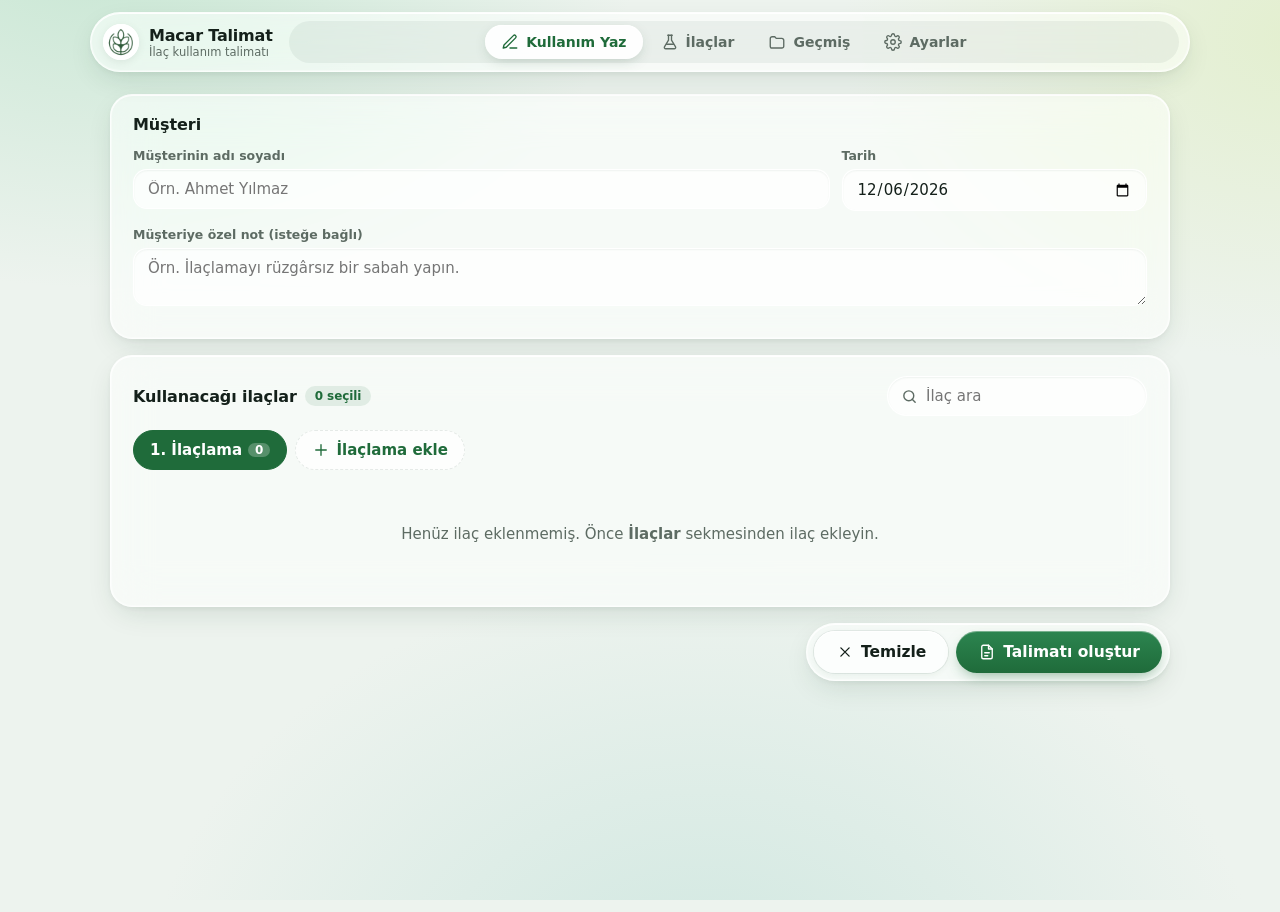
==== commit 892e34fb: "Macar Talimat 1.7.0 (eski adres): tek talimatta 1. / 2. ilaçlama Co-Authored-By: Claude Opus 5.5 <no" ====
--- a/kullanim/index.html
+++ b/kullanim/index.html
@@ -455,7 +455,12 @@
         <h2>Kullanacağı ilaçlar <span id="seciliSayi" class="rozet">0 seçili</span></h2>
         <input id="rAra" class="ara" type="search" placeholder="İlaç ara">
       </div>
-      <div id="secimListe" class="secim-liste"></div>
+      <div id="turCubuk" class="tur-cubuk" role="tablist" aria-label="İlaçlamalar"></div>
+      <div id="turAlt" class="tur-alt gizli">
+        <input id="turNot" maxlength="80">
+        <button type="button" id="turSil" class="btn ince kucuk">Kaldır</button>
+      </div>
+      <div id="secimListe" class="gruplar"></div>
       <p id="secimBos" class="bos gizli">Henüz ilaç eklenmemiş. Önce <b>İlaçlar</b> sekmesinden ilaç ekleyin.</p>
     </div>
 
@@ -475,8 +480,18 @@
           <button id="yeniIlacBtn" class="btn ana"><svg class="ik" aria-hidden="true"><use href="#i-arti"/></svg>Yeni ilaç</button>
         </div>
       </div>
-      <div id="ilacListe" class="ilac-liste"></div>
+      <div id="ilacListe" class="gruplar"></div>
       <p id="ilacBos" class="bos gizli">Liste boş. <b>+ Yeni ilaç</b> ile ilk ilacı ekleyin.</p>
+    </div>
+
+    <div class="kart" id="katKart">
+      <h2>Kategoriler <span id="katSayi" class="rozet">0</span></h2>
+      <p class="aciklama">İlaçlar talimatta kategorisinin başlığı altında toplanır (ör. Ot İlaçlaması). Sırayı oklarla değiştirebilirsiniz.</p>
+      <div id="katListe" class="kat-liste"></div>
+      <div class="satir kat-ekle">
+        <input id="katYeni" placeholder="Yeni kategori adı, ör. Böcek İlaçlaması">
+        <button id="katEkleBtn" class="btn ikincil"><svg class="ik" aria-hidden="true"><use href="#i-arti"/></svg>Ekle</button>
+      </div>
     </div>
   </section>
 
@@ -545,7 +560,10 @@
 <dialog id="ilacPencere" class="pencere no-print">
   <form id="ilacForm" method="dialog">
     <h2 id="ilacBaslik">Yeni ilaç</h2>
-    <label class="alan">İlacın adı *<input id="fAd" required placeholder="Örn. Opera Max"></label>
+    <div class="satir">
+      <label class="alan genis">İlacın adı *<input id="fAd" required placeholder="Örn. Tango"></label>
+      <label class="alan">Kategori <select id="fKat"></select></label>
+    </div>
     <label class="alan">Nasıl kullanılır (her satır talimatta ayrı madde olur)
       <textarea id="fNasil" rows="9" placeholder="Örn:&#10;Dekara 100 ml kullanın.&#10;Depoyu yarıya kadar suyla doldurun, ilacı ekleyip karıştırın.&#10;Sabah erken ya da akşamüstü uygulayın."></textarea>
     </label>
--- a/kullanim/style.css
+++ b/kullanim/style.css
@@ -318,3 +318,34 @@
   .kagit { padding: 0; }
   .a4 { box-shadow: none; margin: 0; padding: 0; width: auto; min-height: 272mm; }
 }
+
+/* Kategoriler */
+.gruplar { display: flex; flex-direction: column; gap: 16px; }
+.grup-bas { font-weight: 700; color: var(--yesil); font-size: 14px; margin: 0 0 8px 4px; display: flex; align-items: center; gap: 6px; }
+.grup-sayi { background: var(--yesil-acik); color: var(--yesil); font-size: 11px; padding: 1px 7px; border-radius: 99px; }
+.kat-liste { display: flex; flex-direction: column; gap: 8px; margin-bottom: 10px; }
+.kat-satir { display: flex; align-items: center; gap: 8px; }
+.kat-satir .kat-ad { flex: 1; }
+.kat-adet { font-size: 12px; color: var(--soluk); white-space: nowrap; min-width: 52px; }
+.kat-satir .btn[disabled] { opacity: .3; cursor: default; }
+.kat-ekle input { flex: 1; }
+.r-kat { text-transform: uppercase; letter-spacing: .3px; }
+.r-kalem { padding: 3px 0; border-bottom: 1px dashed #e1e7e3; }
+.r-kalem:last-child { border-bottom: 0; }
+.r-alt-adim { margin: 2px 0 0; padding-left: 18px; }
+
+/* İlaçlamalar (1. / 2. ilaçlama) */
+.tur-cubuk { display: flex; flex-wrap: wrap; gap: 8px; margin: 0 0 12px; }
+.tur-btn { font: inherit; font-weight: 600; border: 1.5px solid var(--cizgi); background: rgba(255,255,255,.7); color: var(--yesil); border-radius: 99px; padding: 8px 16px; cursor: pointer; display: inline-flex; align-items: center; gap: 6px; min-height: 40px; }
+.tur-btn:hover { border-color: var(--yesil); }
+.tur-btn.aktif { background: var(--yesil); color: #fff; border-color: var(--yesil); }
+.tur-sayi { font-size: 12px; background: var(--yesil-acik); color: var(--yesil); border-radius: 99px; padding: 0 7px; }
+.tur-btn.aktif .tur-sayi { background: rgba(255,255,255,.25); color: #fff; }
+.tur-ekle { border-style: dashed; }
+.tur-alt { display: flex; gap: 8px; align-items: center; margin: -4px 0 14px; }
+.tur-alt input { flex: 1; }
+.secim-diger { font-size: 11px; color: var(--altin); margin-top: 3px; font-weight: 600; }
+.r-tur { margin-top: 10px; }
+.r-tur + .r-tur { margin-top: 14px; padding-top: 10px; border-top: 2px dashed #b9cbbf; }
+.r-tur-bas { display: flex; align-items: baseline; gap: 10px; font-size: 13.5pt; font-weight: 800; color: var(--yesil); text-transform: uppercase; letter-spacing: .5px; break-after: avoid; page-break-after: avoid; }
+.r-tur-not { font-size: 10pt; font-weight: 600; color: #6b5a2a; text-transform: none; letter-spacing: 0; }
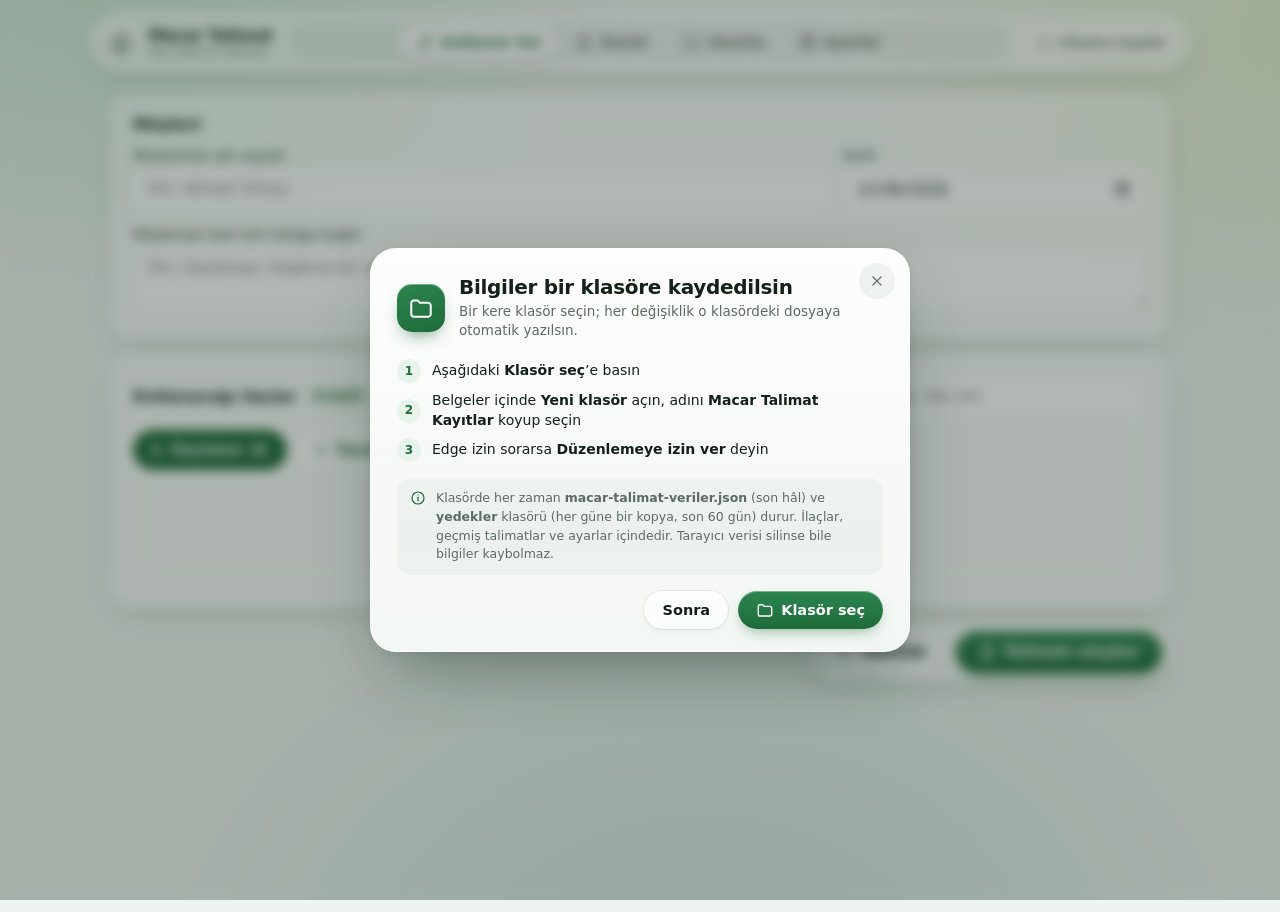
==== commit 0a13ea3e: "Macar Talimat 1.9.0 (kullanim/ kopyası): klasöre kaydetme Co-Authored-By: Claude Opus 5.5 <noreply@a" ====
--- a/kullanim/index.html
+++ b/kullanim/index.html
@@ -424,6 +424,7 @@
     <button class="sekme" data-sekme="gecmis"><svg class="ik" aria-hidden="true"><use href="#i-klasor"/></svg><span>Geçmiş</span></button>
     <button class="sekme" data-sekme="ayarlar"><svg class="ik" aria-hidden="true"><use href="#i-ayar"/></svg><span>Ayarlar</span></button>
   </nav>
+  <button id="klsCip" class="kls-cip gizli" data-kls="cip" type="button"></button>
   <button id="kurBtn" class="btn ince gizli"><svg class="ik" aria-hidden="true"><use href="#i-indir"/></svg>Uygulama olarak yükle</button>
 </header>
 
@@ -532,6 +533,11 @@
     </div>
 
     <div class="kart">
+      <h2><svg class="ik" aria-hidden="true"><use href="#i-klasor"/></svg>Kayıt klasörü</h2>
+      <div id="klsAyar"><p class="aciklama">Yükleniyor…</p></div>
+    </div>
+
+    <div class="kart">
       <h2>Yedekleme</h2>
       <p class="aciklama">İlaçlar ve geçmiş talimatlar bu bilgisayarda saklanır. Arada bir yedek alıp USB'ye ya da WhatsApp'a atın; bilgisayar değişirse yedekten geri yüklersiniz.</p>
       <div class="satir">
@@ -590,5 +596,6 @@
 <div id="bildirim" class="bildirim no-print"></div>
 
 <script src="app.js"></script>
+<script src="klasor.js"></script>
 </body>
 </html>
--- a/kullanim/style.css
+++ b/kullanim/style.css
@@ -349,3 +349,49 @@
 .r-tur + .r-tur { margin-top: 14px; padding-top: 10px; border-top: 2px dashed #b9cbbf; }
 .r-tur-bas { display: flex; align-items: baseline; gap: 10px; font-size: 13.5pt; font-weight: 800; color: var(--yesil); text-transform: uppercase; letter-spacing: .5px; break-after: avoid; page-break-after: avoid; }
 .r-tur-not { font-size: 10pt; font-weight: 600; color: #6b5a2a; text-transform: none; letter-spacing: 0; }
+
+/* Kâğıt: her ilaçlama bir kutu */
+.r-tur-kutu { margin-top: 10px; border: 1.5px solid #9fbaa8; }
+.r-tur-kutu .r-ilac-bas { background: var(--yesil-acik); padding: 7px 12px; }
+.r-tur-ad { text-transform: uppercase; letter-spacing: .5px; color: var(--yesil); font-size: 12.5pt; }
+.r-tur-kutu .r-tur-not { margin-left: auto; }
+.r-tur-kutu .r-kalem { padding: 4px 0; font-size: 11pt; }
+
+/* ---------------- kayıt klasörü ---------------- */
+.kls-cip { display: inline-flex; align-items: center; gap: 7px; border: none; border-radius: 999px; padding: 7px 13px; font: inherit; font-size: 12.5px; font-weight: 600; cursor: pointer; white-space: nowrap; background: rgba(255,255,255,.7); color: var(--yazi); box-shadow: 0 1px 0 #fff inset, 0 0 0 1px rgba(20,60,38,.08); }
+.kls-cip .ik { width: 16px; height: 16px; }
+.kls-cip.iyi .ik { color: var(--yesil); }
+.kls-cip.uyari { background: rgba(179,38,30,.09); color: var(--kirmizi); }
+.kls-cip.soluk { color: var(--soluk); }
+.kls-cip:hover { background: rgba(255,255,255,.95); }
+.kls-cip.uyari:hover { background: rgba(179,38,30,.15); }
+.kls-yer { display: flex; align-items: center; gap: 8px; font-size: 15px; margin-bottom: 4px; }
+.kls-yer .ik { color: var(--yesil); }
+.kls-perde { position: fixed; inset: 0; z-index: 200; display: flex; align-items: center; justify-content: center; padding: 18px; background: rgba(20,34,26,.32); -webkit-backdrop-filter: blur(6px); backdrop-filter: blur(6px); animation: klsBelir .18s ease-out; }
+.kls-pencere { position: relative; width: min(540px, 100%); max-height: calc(100vh - 36px); overflow-y: auto; background: linear-gradient(180deg, rgba(255,255,255,.97), rgba(246,250,247,.96)); border: 1px solid rgba(255,255,255,.9); border-radius: 26px; box-shadow: 0 30px 70px -20px rgba(10,40,25,.45), 0 2px 8px rgba(10,40,25,.08); padding: 26px 26px 22px; color: var(--yazi); animation: klsYuksel .22s cubic-bezier(.2,.9,.3,1.2); }
+@keyframes klsBelir { from { opacity: 0; } to { opacity: 1; } }
+@keyframes klsYuksel { from { opacity: 0; transform: translateY(14px) scale(.98); } to { opacity: 1; transform: none; } }
+.kls-kapat { position: absolute; top: 14px; right: 14px; width: 36px; height: 36px; border-radius: 50%; border: none; background: rgba(20,60,38,.06); color: var(--soluk); display: flex; align-items: center; justify-content: center; cursor: pointer; }
+.kls-kapat:hover { background: rgba(20,60,38,.12); color: var(--yazi); }
+.kls-ust { display: flex; align-items: center; gap: 14px; margin-bottom: 18px; padding-right: 36px; }
+.kls-logo { width: 48px; height: 48px; border-radius: 15px; flex: none; display: flex; align-items: center; justify-content: center; color: #fff; background: linear-gradient(160deg, #2c8550, #1f6b3a); box-shadow: 0 1px 0 rgba(255,255,255,.35) inset, 0 8px 18px -8px rgba(31,107,58,.8); }
+.kls-logo svg { width: 26px; height: 26px; }
+.kls-ust h2 { margin: 0; font-size: 20px; letter-spacing: -.3px; }
+.kls-ust p { margin: 3px 0 0; font-size: 13.5px; color: var(--soluk); line-height: 1.45; }
+.kls-adim { list-style: none; margin: 0 0 16px; padding: 0; display: flex; flex-direction: column; gap: 8px; }
+.kls-adim li { display: flex; gap: 11px; align-items: center; font-size: 14px; line-height: 1.4; }
+.kls-adim li b { width: 24px; height: 24px; border-radius: 50%; flex: none; display: flex; align-items: center; justify-content: center; font-size: 12px; background: var(--yesil-acik); color: var(--yesil); }
+.kls-not { display: flex; gap: 10px; align-items: flex-start; font-size: 12.5px; color: var(--soluk); line-height: 1.5; background: rgba(20,60,38,.04); border-radius: 14px; padding: 11px 13px; }
+.kls-not .ik { width: 16px; height: 16px; margin-top: 1px; color: var(--yesil); }
+.kls-alt { display: flex; gap: 10px; justify-content: flex-end; flex-wrap: wrap; margin-top: 16px; }
+.kls-sayilar { display: grid; grid-template-columns: 1fr 1fr; gap: 8px; margin-bottom: 12px; }
+.kls-sayilar div { background: rgba(20,60,38,.04); border-radius: 14px; padding: 10px 12px; }
+.kls-sayilar b { display: block; font-size: 15px; }
+.kls-sayilar small { font-size: 11.5px; color: var(--soluk); }
+.kls-radyo { display: flex; flex-direction: column; gap: 8px; }
+.kls-radyo label { display: flex; gap: 10px; align-items: flex-start; padding: 11px 13px; border-radius: 14px; background: #fff; box-shadow: 0 0 0 1px rgba(20,60,38,.09); font-size: 13.5px; cursor: pointer; line-height: 1.4; }
+.kls-radyo label:has(input:checked) { box-shadow: 0 0 0 1.5px var(--yesil); background: rgba(232,243,236,.6); }
+.kls-radyo input { width: 18px; height: 18px; margin: 1px 0 0; flex: none; accent-color: var(--yesil); }
+.kls-radyo small { display: block; color: var(--soluk); font-size: 12px; margin-top: 2px; }
+@media (max-width: 760px) { .kls-cip span { display: none; } .kls-cip { padding: 8px; } }
+@media print { .kls-perde, .kls-cip { display: none !important; } }
